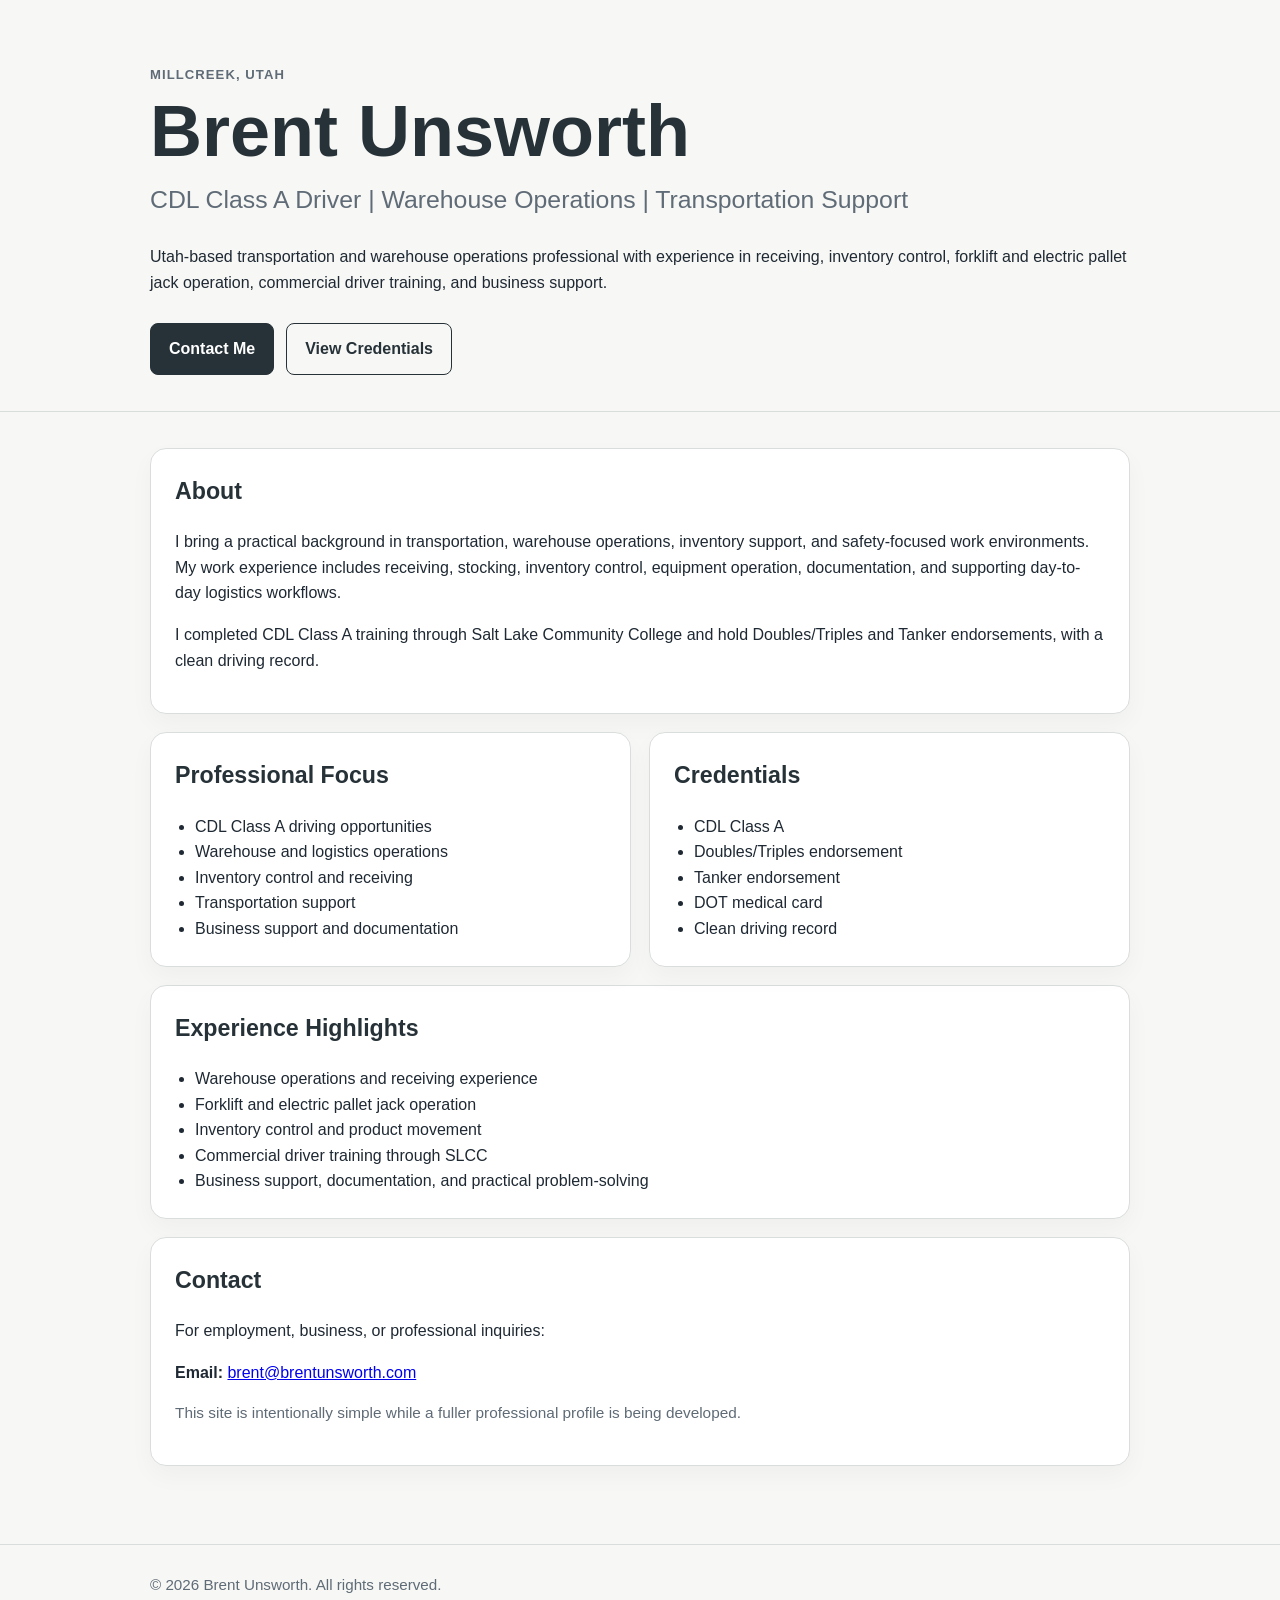
==== index.html @ 1eb49ad0 "Add files via upload" ====
<!doctype html>
<html lang="en">
<head>
  <meta charset="utf-8">
  <meta name="viewport" content="width=device-width, initial-scale=1">
  <title>Brent Unsworth | CDL Class A Driver & Warehouse Operations | Utah</title>
  <meta name="description" content="Utah-based CDL Class A driver and warehouse operations professional with experience in transportation, inventory control, receiving, forklift operations, and business support.">
  <style>
    :root {
      --bg: #f7f7f5;
      --text: #1f2933;
      --muted: #5f6b76;
      --card: #ffffff;
      --accent: #263238;
      --line: #d9dedc;
    }
    * { box-sizing: border-box; }
    body {
      margin: 0;
      font-family: Arial, Helvetica, sans-serif;
      background: var(--bg);
      color: var(--text);
      line-height: 1.6;
    }
    .wrap {
      width: min(980px, 92%);
      margin: 0 auto;
    }
    header {
      padding: 64px 0 36px;
      border-bottom: 1px solid var(--line);
    }
    .eyebrow {
      color: var(--muted);
      font-weight: 700;
      letter-spacing: .08em;
      text-transform: uppercase;
      font-size: .82rem;
      margin-bottom: 10px;
    }
    h1 {
      font-size: clamp(2.2rem, 6vw, 4.5rem);
      line-height: 1.02;
      margin: 0 0 12px;
      color: var(--accent);
    }
    .subtitle {
      font-size: clamp(1.15rem, 2.5vw, 1.55rem);
      color: var(--muted);
      margin: 0 0 24px;
      max-width: 760px;
    }
    .actions {
      display: flex;
      gap: 12px;
      flex-wrap: wrap;
      margin-top: 28px;
    }
    .button {
      display: inline-block;
      padding: 12px 18px;
      border-radius: 8px;
      border: 1px solid var(--accent);
      text-decoration: none;
      font-weight: 700;
      color: var(--accent);
      background: transparent;
    }
    .button.primary {
      background: var(--accent);
      color: white;
    }
    main {
      padding: 36px 0 60px;
    }
    section {
      background: var(--card);
      border: 1px solid var(--line);
      border-radius: 16px;
      padding: 24px;
      margin-bottom: 18px;
      box-shadow: 0 10px 24px rgba(0,0,0,.035);
    }
    h2 {
      margin-top: 0;
      color: var(--accent);
      font-size: 1.45rem;
    }
    ul {
      padding-left: 20px;
      margin-bottom: 0;
    }
    .grid {
      display: grid;
      grid-template-columns: repeat(auto-fit, minmax(245px, 1fr));
      gap: 18px;
    }
    .small {
      color: var(--muted);
      font-size: .96rem;
    }
    footer {
      padding: 28px 0;
      border-top: 1px solid var(--line);
      color: var(--muted);
      font-size: .95rem;
    }
  </style>
</head>
<body>
  <header>
    <div class="wrap">
      <div class="eyebrow">Millcreek, Utah</div>
      <h1>Brent Unsworth</h1>
      <p class="subtitle">CDL Class A Driver | Warehouse Operations | Transportation Support</p>
      <p>Utah-based transportation and warehouse operations professional with experience in receiving, inventory control, forklift and electric pallet jack operation, commercial driver training, and business support.</p>
      <div class="actions">
        <a class="button primary" href="mailto:brent@brentunsworth.com">Contact Me</a>
        <a class="button" href="#credentials">View Credentials</a>
      </div>
    </div>
  </header>

  <main class="wrap">
    <section>
      <h2>About</h2>
      <p>I bring a practical background in transportation, warehouse operations, inventory support, and safety-focused work environments. My work experience includes receiving, stocking, inventory control, equipment operation, documentation, and supporting day-to-day logistics workflows.</p>
      <p>I completed CDL Class A training through Salt Lake Community College and hold Doubles/Triples and Tanker endorsements, with a clean driving record.</p>
    </section>

    <div class="grid">
      <section>
        <h2>Professional Focus</h2>
        <ul>
          <li>CDL Class A driving opportunities</li>
          <li>Warehouse and logistics operations</li>
          <li>Inventory control and receiving</li>
          <li>Transportation support</li>
          <li>Business support and documentation</li>
        </ul>
      </section>

      <section id="credentials">
        <h2>Credentials</h2>
        <ul>
          <li>CDL Class A</li>
          <li>Doubles/Triples endorsement</li>
          <li>Tanker endorsement</li>
          <li>DOT medical card</li>
          <li>Clean driving record</li>
        </ul>
      </section>
    </div>

    <section>
      <h2>Experience Highlights</h2>
      <ul>
        <li>Warehouse operations and receiving experience</li>
        <li>Forklift and electric pallet jack operation</li>
        <li>Inventory control and product movement</li>
        <li>Commercial driver training through SLCC</li>
        <li>Business support, documentation, and practical problem-solving</li>
      </ul>
    </section>

    <section>
      <h2>Contact</h2>
      <p>For employment, business, or professional inquiries:</p>
      <p><strong>Email:</strong> <a href="mailto:brent@brentunsworth.com">brent@brentunsworth.com</a></p>
      <p class="small">This site is intentionally simple while a fuller professional profile is being developed.</p>
    </section>
  </main>

  <footer>
    <div class="wrap">© 2026 Brent Unsworth. All rights reserved.</div>
  </footer>
</body>
</html>
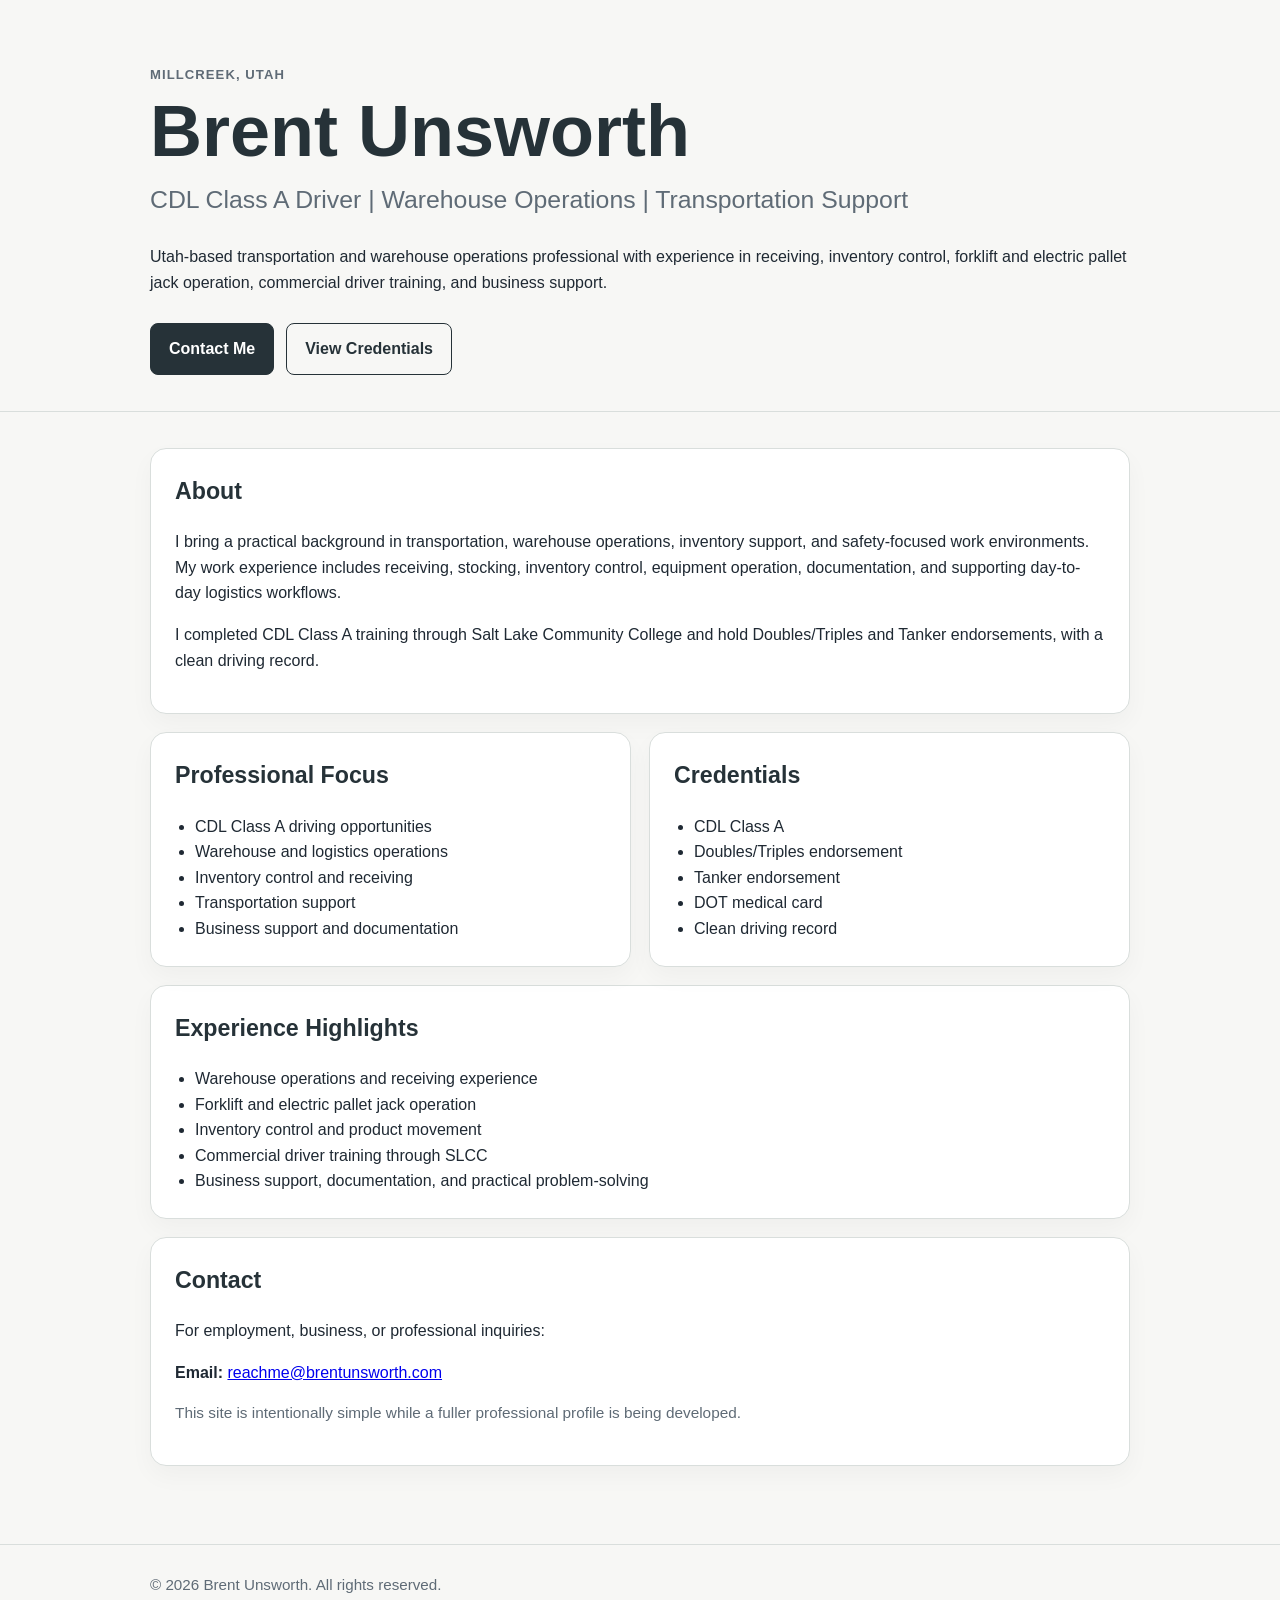
==== commit 58234351: "Update index.html" ====
--- a/index.html
+++ b/index.html
@@ -166,7 +166,7 @@
     <section>
       <h2>Contact</h2>
       <p>For employment, business, or professional inquiries:</p>
-      <p><strong>Email:</strong> <a href="mailto:brent@brentunsworth.com">brent@brentunsworth.com</a></p>
+      <p><strong>Email:</strong> <a href="mailto:reahme@brentunsworth.com">reachme@brentunsworth.com</a></p>
       <p class="small">This site is intentionally simple while a fuller professional profile is being developed.</p>
     </section>
   </main>
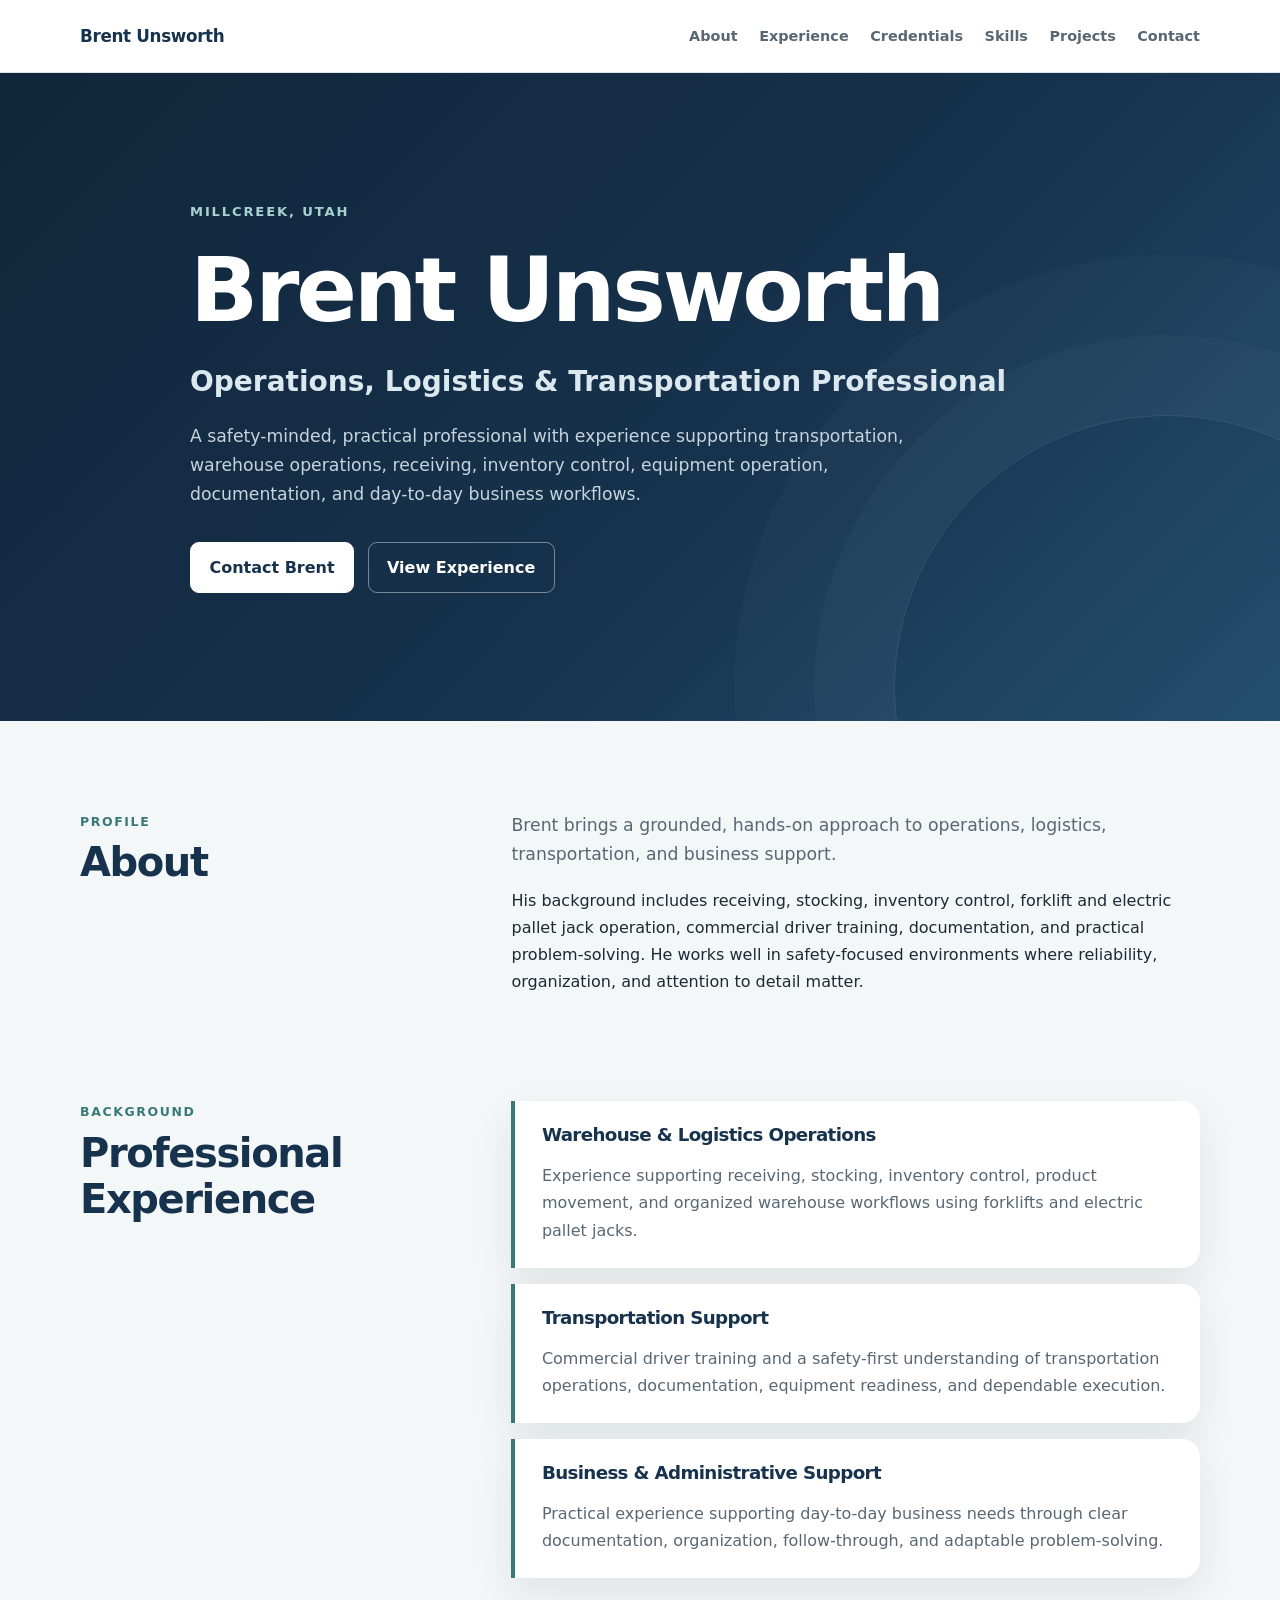
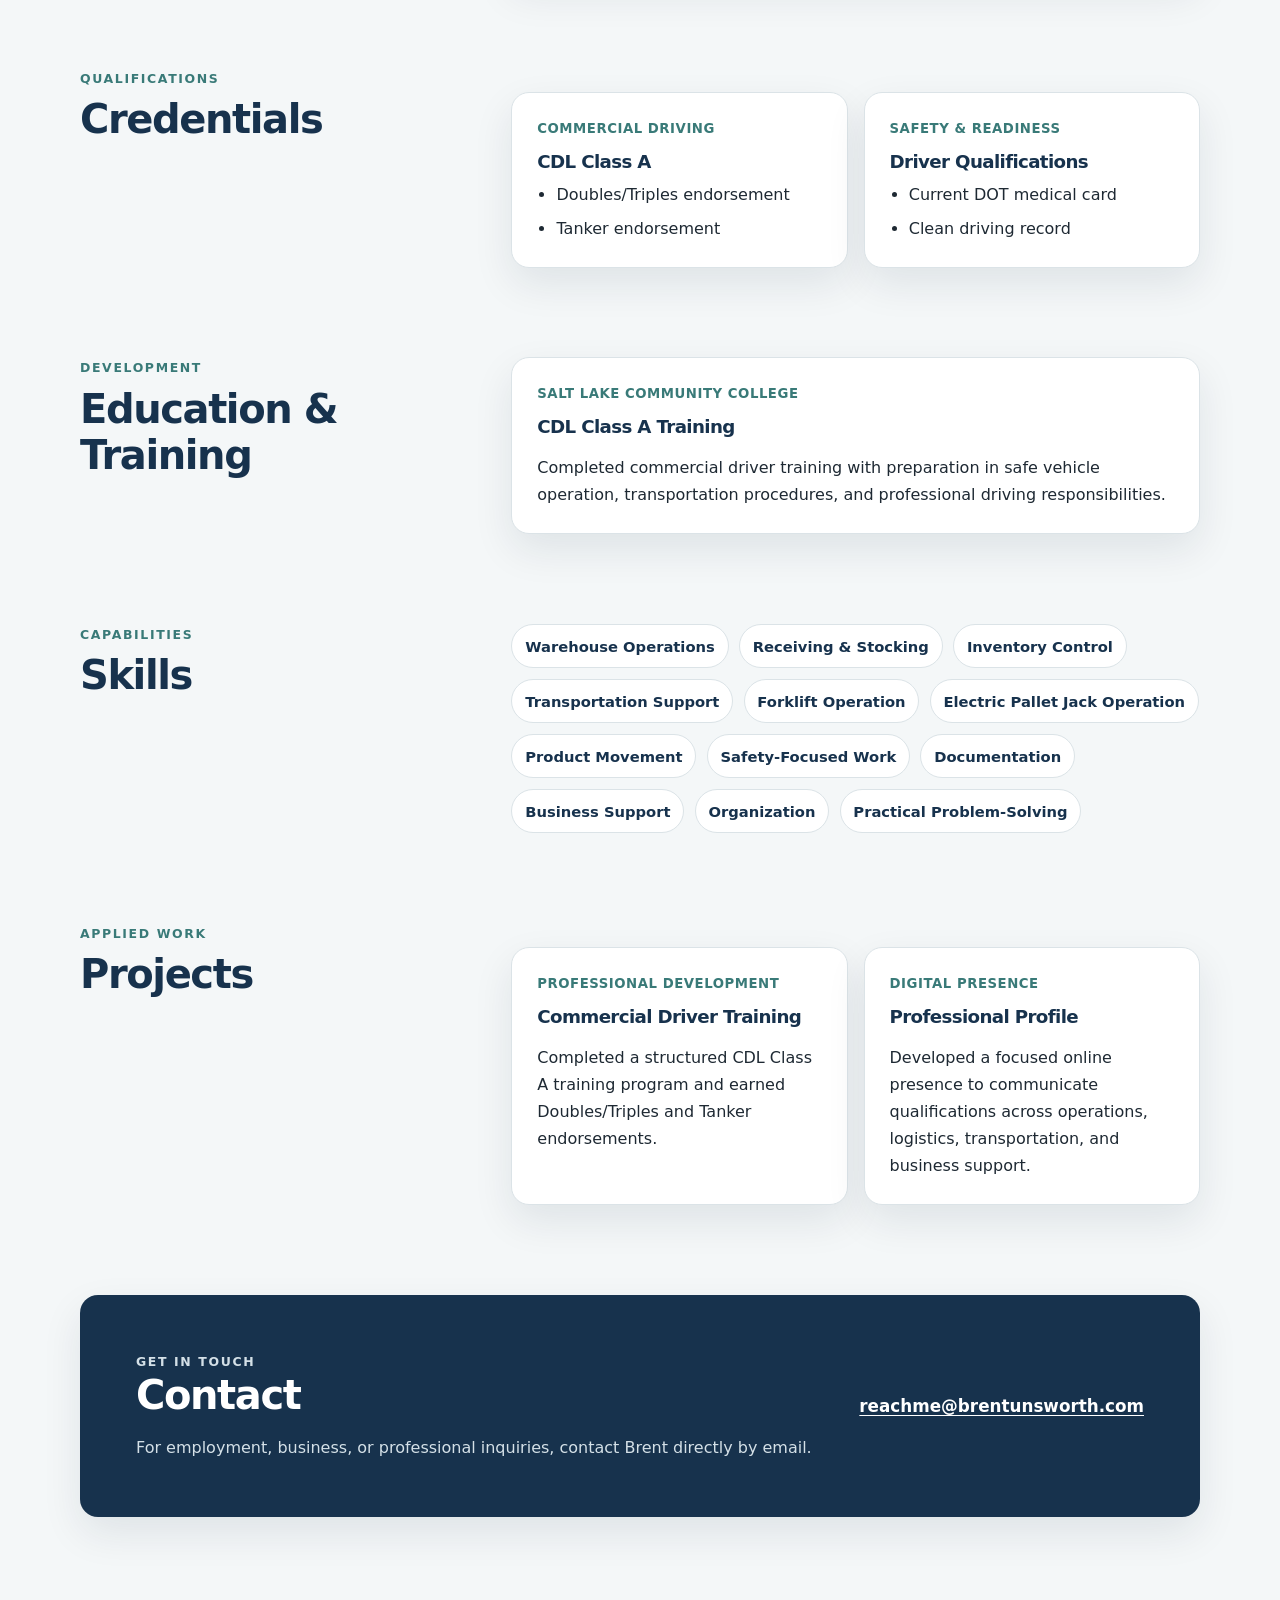
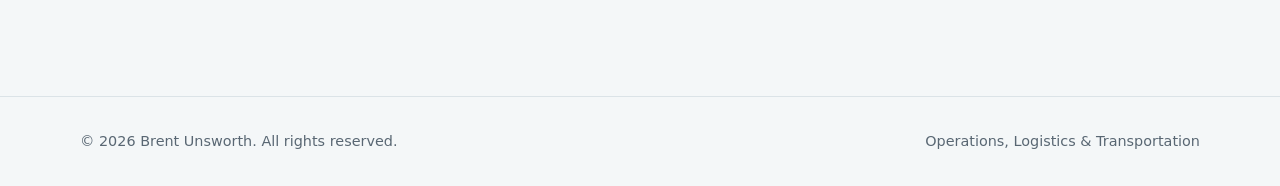
==== commit ca9504ae: "Redesign professional website" ====
--- a/index.html
+++ b/index.html
@@ -3,176 +3,614 @@
 <head>
   <meta charset="utf-8">
   <meta name="viewport" content="width=device-width, initial-scale=1">
-  <title>Brent Unsworth | CDL Class A Driver & Warehouse Operations | Utah</title>
-  <meta name="description" content="Utah-based CDL Class A driver and warehouse operations professional with experience in transportation, inventory control, receiving, forklift operations, and business support.">
+  <meta name="description" content="Brent Unsworth is a Utah-based operations, logistics, and transportation professional with experience in warehouse operations, inventory control, receiving, commercial driving, and business support.">
+  <meta name="theme-color" content="#17324d">
+  <title>Brent Unsworth | Operations, Logistics &amp; Transportation Professional</title>
   <style>
     :root {
-      --bg: #f7f7f5;
-      --text: #1f2933;
-      --muted: #5f6b76;
-      --card: #ffffff;
-      --accent: #263238;
-      --line: #d9dedc;
-    }
-    * { box-sizing: border-box; }
+      --navy: #17324d;
+      --navy-deep: #10263a;
+      --blue: #2b638f;
+      --teal: #397a78;
+      --ink: #1e2933;
+      --muted: #596773;
+      --surface: #ffffff;
+      --surface-soft: #f4f7f8;
+      --line: #dbe3e7;
+      --shadow: 0 16px 40px rgba(16, 38, 58, 0.09);
+      --radius: 18px;
+      --content: 1120px;
+    }
+
+    * {
+      box-sizing: border-box;
+    }
+
+    html {
+      scroll-behavior: smooth;
+      scroll-padding-top: 88px;
+    }
+
     body {
       margin: 0;
-      font-family: Arial, Helvetica, sans-serif;
-      background: var(--bg);
-      color: var(--text);
-      line-height: 1.6;
-    }
-    .wrap {
-      width: min(980px, 92%);
-      margin: 0 auto;
-    }
-    header {
-      padding: 64px 0 36px;
-      border-bottom: 1px solid var(--line);
-    }
+      background: var(--surface-soft);
+      color: var(--ink);
+      font-family: Inter, ui-sans-serif, system-ui, -apple-system, BlinkMacSystemFont, "Segoe UI", sans-serif;
+      font-size: 1rem;
+      line-height: 1.7;
+      text-rendering: optimizeLegibility;
+    }
+
+    a {
+      color: var(--blue);
+      text-underline-offset: 0.2em;
+    }
+
+    a:hover {
+      color: var(--navy);
+    }
+
+    a:focus-visible,
+    button:focus-visible {
+      outline: 3px solid #f2b84b;
+      outline-offset: 3px;
+    }
+
+    .container {
+      width: min(var(--content), calc(100% - 2.5rem));
+      margin-inline: auto;
+    }
+
+    .skip-link {
+      position: fixed;
+      top: 0.75rem;
+      left: 0.75rem;
+      z-index: 100;
+      padding: 0.65rem 1rem;
+      border-radius: 8px;
+      background: var(--surface);
+      color: var(--navy);
+      font-weight: 700;
+      transform: translateY(-160%);
+    }
+
+    .skip-link:focus {
+      transform: translateY(0);
+    }
+
+    .site-header {
+      position: sticky;
+      top: 0;
+      z-index: 20;
+      border-bottom: 1px solid rgba(219, 227, 231, 0.9);
+      background: rgba(255, 255, 255, 0.96);
+    }
+
+    .nav-wrap {
+      display: flex;
+      min-height: 72px;
+      align-items: center;
+      justify-content: space-between;
+      gap: 1.5rem;
+    }
+
+    .brand {
+      color: var(--navy);
+      font-size: 1.05rem;
+      font-weight: 800;
+      letter-spacing: -0.02em;
+      text-decoration: none;
+      white-space: nowrap;
+    }
+
+    .site-nav ul {
+      display: flex;
+      align-items: center;
+      gap: 1.35rem;
+      margin: 0;
+      padding: 0;
+      list-style: none;
+    }
+
+    .site-nav a {
+      color: var(--muted);
+      font-size: 0.9rem;
+      font-weight: 650;
+      text-decoration: none;
+    }
+
+    .site-nav a:hover {
+      color: var(--navy);
+    }
+
+    .hero {
+      position: relative;
+      overflow: hidden;
+      background: linear-gradient(135deg, var(--navy-deep), var(--navy) 58%, #234f6d);
+      color: #ffffff;
+    }
+
+    .hero::after {
+      position: absolute;
+      right: -10rem;
+      bottom: -15rem;
+      width: 34rem;
+      height: 34rem;
+      border: 1px solid rgba(255, 255, 255, 0.11);
+      border-radius: 50%;
+      box-shadow: 0 0 0 5rem rgba(255, 255, 255, 0.025), 0 0 0 10rem rgba(255, 255, 255, 0.018);
+      content: "";
+    }
+
+    .hero-inner {
+      position: relative;
+      z-index: 1;
+      max-width: 900px;
+      padding-block: clamp(5rem, 11vw, 8rem);
+    }
+
     .eyebrow {
-      color: var(--muted);
-      font-weight: 700;
-      letter-spacing: .08em;
+      margin: 0 0 1rem;
+      color: #a8d2d0;
+      font-size: 0.82rem;
+      font-weight: 800;
+      letter-spacing: 0.14em;
       text-transform: uppercase;
-      font-size: .82rem;
-      margin-bottom: 10px;
-    }
+    }
+
+    h1,
+    h2,
+    h3 {
+      margin-top: 0;
+      line-height: 1.15;
+      letter-spacing: -0.035em;
+    }
+
     h1 {
-      font-size: clamp(2.2rem, 6vw, 4.5rem);
-      line-height: 1.02;
-      margin: 0 0 12px;
-      color: var(--accent);
-    }
-    .subtitle {
-      font-size: clamp(1.15rem, 2.5vw, 1.55rem);
-      color: var(--muted);
-      margin: 0 0 24px;
+      max-width: 850px;
+      margin-bottom: 1.25rem;
+      font-size: clamp(2.75rem, 7vw, 5.6rem);
+      font-weight: 800;
+    }
+
+    .hero-title {
+      max-width: 830px;
+      margin: 0 0 1.25rem;
+      color: #dbe8ef;
+      font-size: clamp(1.25rem, 2.5vw, 1.75rem);
+      font-weight: 650;
+      line-height: 1.4;
+    }
+
+    .hero-summary {
       max-width: 760px;
-    }
+      margin: 0;
+      color: #c6d4dd;
+      font-size: 1.08rem;
+    }
+
     .actions {
       display: flex;
-      gap: 12px;
       flex-wrap: wrap;
-      margin-top: 28px;
-    }
+      gap: 0.85rem;
+      margin-top: 2rem;
+    }
+
     .button {
-      display: inline-block;
-      padding: 12px 18px;
-      border-radius: 8px;
-      border: 1px solid var(--accent);
+      display: inline-flex;
+      min-height: 46px;
+      align-items: center;
+      justify-content: center;
+      padding: 0.7rem 1.15rem;
+      border: 1px solid rgba(255, 255, 255, 0.42);
+      border-radius: 9px;
+      color: #ffffff;
+      font-weight: 750;
       text-decoration: none;
-      font-weight: 700;
-      color: var(--accent);
-      background: transparent;
-    }
-    .button.primary {
-      background: var(--accent);
-      color: white;
-    }
+    }
+
+    .button:hover {
+      border-color: #ffffff;
+      color: #ffffff;
+    }
+
+    .button-primary {
+      border-color: #ffffff;
+      background: #ffffff;
+      color: var(--navy);
+    }
+
+    .button-primary:hover {
+      background: #eaf1f4;
+      color: var(--navy-deep);
+    }
+
     main {
-      padding: 36px 0 60px;
-    }
+      padding-block: clamp(3.5rem, 7vw, 6rem);
+    }
+
     section {
-      background: var(--card);
+      margin-bottom: clamp(3.5rem, 7vw, 6rem);
+    }
+
+    .section-heading {
+      display: grid;
+      grid-template-columns: minmax(180px, 0.34fr) minmax(0, 0.66fr);
+      gap: clamp(2rem, 6vw, 5rem);
+      align-items: start;
+    }
+
+    .section-label {
+      margin: 0 0 0.45rem;
+      color: var(--teal);
+      font-size: 0.78rem;
+      font-weight: 800;
+      letter-spacing: 0.13em;
+      text-transform: uppercase;
+    }
+
+    h2 {
+      margin-bottom: 1rem;
+      color: var(--navy);
+      font-size: clamp(1.8rem, 4vw, 2.5rem);
+    }
+
+    h3 {
+      margin-bottom: 0.5rem;
+      color: var(--navy);
+      font-size: 1.14rem;
+    }
+
+    .lead {
+      margin-top: 0;
+      color: var(--muted);
+      font-size: 1.08rem;
+    }
+
+    .card-grid {
+      display: grid;
+      grid-template-columns: repeat(2, minmax(0, 1fr));
+      gap: 1rem;
+      margin-top: 1.5rem;
+    }
+
+    .card {
+      padding: 1.55rem;
       border: 1px solid var(--line);
-      border-radius: 16px;
-      padding: 24px;
-      margin-bottom: 18px;
-      box-shadow: 0 10px 24px rgba(0,0,0,.035);
-    }
-    h2 {
-      margin-top: 0;
-      color: var(--accent);
-      font-size: 1.45rem;
-    }
-    ul {
-      padding-left: 20px;
+      border-radius: var(--radius);
+      background: var(--surface);
+      box-shadow: var(--shadow);
+    }
+
+    .card p:last-child,
+    .card ul:last-child {
       margin-bottom: 0;
     }
-    .grid {
+
+    .card-meta {
+      margin: 0 0 0.7rem;
+      color: var(--teal);
+      font-size: 0.83rem;
+      font-weight: 750;
+      letter-spacing: 0.04em;
+      text-transform: uppercase;
+    }
+
+    .timeline {
       display: grid;
-      grid-template-columns: repeat(auto-fit, minmax(245px, 1fr));
-      gap: 18px;
-    }
-    .small {
+      gap: 1rem;
+    }
+
+    .timeline article {
+      padding: 1.5rem 1.65rem;
+      border-left: 4px solid var(--teal);
+      border-radius: 0 var(--radius) var(--radius) 0;
+      background: var(--surface);
+      box-shadow: var(--shadow);
+    }
+
+    .timeline p {
+      margin-bottom: 0;
       color: var(--muted);
-      font-size: .96rem;
-    }
+    }
+
+    .clean-list {
+      margin: 0;
+      padding-left: 1.2rem;
+    }
+
+    .clean-list li + li {
+      margin-top: 0.45rem;
+    }
+
+    .skills {
+      display: flex;
+      flex-wrap: wrap;
+      gap: 0.65rem;
+      margin: 0;
+      padding: 0;
+      list-style: none;
+    }
+
+    .skills li {
+      padding: 0.55rem 0.8rem;
+      border: 1px solid var(--line);
+      border-radius: 999px;
+      background: var(--surface);
+      color: var(--navy);
+      font-size: 0.92rem;
+      font-weight: 650;
+    }
+
+    .contact-card {
+      display: flex;
+      align-items: center;
+      justify-content: space-between;
+      gap: 2rem;
+      padding: clamp(2rem, 5vw, 3.5rem);
+      border-radius: var(--radius);
+      background: var(--navy);
+      color: #ffffff;
+      box-shadow: var(--shadow);
+    }
+
+    .contact-card h2 {
+      color: #ffffff;
+    }
+
+    .contact-card p {
+      max-width: 690px;
+      margin-bottom: 0;
+      color: #d4e0e7;
+    }
+
+    .contact-link {
+      flex: 0 0 auto;
+      color: #ffffff;
+      font-size: 1.05rem;
+      font-weight: 750;
+    }
+
+    .contact-link:hover {
+      color: #ffffff;
+    }
+
     footer {
-      padding: 28px 0;
+      padding-block: 2rem;
       border-top: 1px solid var(--line);
       color: var(--muted);
-      font-size: .95rem;
+      font-size: 0.9rem;
+    }
+
+    footer .container {
+      display: flex;
+      flex-wrap: wrap;
+      justify-content: space-between;
+      gap: 0.75rem 1.5rem;
+    }
+
+    @media (max-width: 860px) {
+      .nav-wrap {
+        min-height: auto;
+        padding-block: 1rem;
+        align-items: flex-start;
+        flex-direction: column;
+        gap: 0.75rem;
+      }
+
+      .site-nav {
+        width: 100%;
+        overflow-x: auto;
+        padding-bottom: 0.15rem;
+      }
+
+      .site-nav ul {
+        width: max-content;
+      }
+
+      .section-heading {
+        grid-template-columns: 1fr;
+        gap: 1.25rem;
+      }
+    }
+
+    @media (max-width: 680px) {
+      .container {
+        width: min(100% - 1.5rem, var(--content));
+      }
+
+      .hero-inner {
+        padding-block: 4.5rem;
+      }
+
+      .card-grid {
+        grid-template-columns: 1fr;
+      }
+
+      .contact-card {
+        align-items: flex-start;
+        flex-direction: column;
+      }
+    }
+
+    @media (prefers-reduced-motion: reduce) {
+      html {
+        scroll-behavior: auto;
+      }
     }
   </style>
 </head>
 <body>
-  <header>
-    <div class="wrap">
-      <div class="eyebrow">Millcreek, Utah</div>
-      <h1>Brent Unsworth</h1>
-      <p class="subtitle">CDL Class A Driver | Warehouse Operations | Transportation Support</p>
-      <p>Utah-based transportation and warehouse operations professional with experience in receiving, inventory control, forklift and electric pallet jack operation, commercial driver training, and business support.</p>
-      <div class="actions">
-        <a class="button primary" href="mailto:brent@brentunsworth.com">Contact Me</a>
-        <a class="button" href="#credentials">View Credentials</a>
-      </div>
+  <a class="skip-link" href="#main-content">Skip to main content</a>
+
+  <header class="site-header">
+    <div class="container nav-wrap">
+      <a class="brand" href="#top" aria-label="Brent Unsworth, home">Brent Unsworth</a>
+      <nav class="site-nav" aria-label="Primary navigation">
+        <ul>
+          <li><a href="#about">About</a></li>
+          <li><a href="#experience">Experience</a></li>
+          <li><a href="#credentials">Credentials</a></li>
+          <li><a href="#skills">Skills</a></li>
+          <li><a href="#projects">Projects</a></li>
+          <li><a href="#contact">Contact</a></li>
+        </ul>
+      </nav>
     </div>
   </header>
 
-  <main class="wrap">
-    <section>
-      <h2>About</h2>
-      <p>I bring a practical background in transportation, warehouse operations, inventory support, and safety-focused work environments. My work experience includes receiving, stocking, inventory control, equipment operation, documentation, and supporting day-to-day logistics workflows.</p>
-      <p>I completed CDL Class A training through Salt Lake Community College and hold Doubles/Triples and Tanker endorsements, with a clean driving record.</p>
+  <div class="hero" id="top">
+    <div class="container hero-inner">
+      <p class="eyebrow">Millcreek, Utah</p>
+      <h1>Brent Unsworth</h1>
+      <p class="hero-title">Operations, Logistics &amp; Transportation Professional</p>
+      <p class="hero-summary">A safety-minded, practical professional with experience supporting transportation, warehouse operations, receiving, inventory control, equipment operation, documentation, and day-to-day business workflows.</p>
+      <div class="actions">
+        <a class="button button-primary" href="mailto:reachme@brentunsworth.com">Contact Brent</a>
+        <a class="button" href="#experience">View Experience</a>
+      </div>
+    </div>
+  </div>
+
+  <main class="container" id="main-content">
+    <section id="about" aria-labelledby="about-heading">
+      <div class="section-heading">
+        <div>
+          <p class="section-label">Profile</p>
+          <h2 id="about-heading">About</h2>
+        </div>
+        <div>
+          <p class="lead">Brent brings a grounded, hands-on approach to operations, logistics, transportation, and business support.</p>
+          <p>His background includes receiving, stocking, inventory control, forklift and electric pallet jack operation, commercial driver training, documentation, and practical problem-solving. He works well in safety-focused environments where reliability, organization, and attention to detail matter.</p>
+        </div>
+      </div>
     </section>
 
-    <div class="grid">
-      <section>
-        <h2>Professional Focus</h2>
-        <ul>
-          <li>CDL Class A driving opportunities</li>
-          <li>Warehouse and logistics operations</li>
-          <li>Inventory control and receiving</li>
-          <li>Transportation support</li>
-          <li>Business support and documentation</li>
+    <section id="experience" aria-labelledby="experience-heading">
+      <div class="section-heading">
+        <div>
+          <p class="section-label">Background</p>
+          <h2 id="experience-heading">Professional Experience</h2>
+        </div>
+        <div class="timeline">
+          <article>
+            <h3>Warehouse &amp; Logistics Operations</h3>
+            <p>Experience supporting receiving, stocking, inventory control, product movement, and organized warehouse workflows using forklifts and electric pallet jacks.</p>
+          </article>
+          <article>
+            <h3>Transportation Support</h3>
+            <p>Commercial driver training and a safety-first understanding of transportation operations, documentation, equipment readiness, and dependable execution.</p>
+          </article>
+          <article>
+            <h3>Business &amp; Administrative Support</h3>
+            <p>Practical experience supporting day-to-day business needs through clear documentation, organization, follow-through, and adaptable problem-solving.</p>
+          </article>
+        </div>
+      </div>
+    </section>
+
+    <section id="credentials" aria-labelledby="credentials-heading">
+      <div class="section-heading">
+        <div>
+          <p class="section-label">Qualifications</p>
+          <h2 id="credentials-heading">Credentials</h2>
+        </div>
+        <div class="card-grid">
+          <article class="card">
+            <p class="card-meta">Commercial Driving</p>
+            <h3>CDL Class A</h3>
+            <ul class="clean-list">
+              <li>Doubles/Triples endorsement</li>
+              <li>Tanker endorsement</li>
+            </ul>
+          </article>
+          <article class="card">
+            <p class="card-meta">Safety &amp; Readiness</p>
+            <h3>Driver Qualifications</h3>
+            <ul class="clean-list">
+              <li>Current DOT medical card</li>
+              <li>Clean driving record</li>
+            </ul>
+          </article>
+        </div>
+      </div>
+    </section>
+
+    <section id="education" aria-labelledby="education-heading">
+      <div class="section-heading">
+        <div>
+          <p class="section-label">Development</p>
+          <h2 id="education-heading">Education &amp; Training</h2>
+        </div>
+        <article class="card">
+          <p class="card-meta">Salt Lake Community College</p>
+          <h3>CDL Class A Training</h3>
+          <p>Completed commercial driver training with preparation in safe vehicle operation, transportation procedures, and professional driving responsibilities.</p>
+        </article>
+      </div>
+    </section>
+
+    <section id="skills" aria-labelledby="skills-heading">
+      <div class="section-heading">
+        <div>
+          <p class="section-label">Capabilities</p>
+          <h2 id="skills-heading">Skills</h2>
+        </div>
+        <ul class="skills" aria-label="Professional skills">
+          <li>Warehouse Operations</li>
+          <li>Receiving &amp; Stocking</li>
+          <li>Inventory Control</li>
+          <li>Transportation Support</li>
+          <li>Forklift Operation</li>
+          <li>Electric Pallet Jack Operation</li>
+          <li>Product Movement</li>
+          <li>Safety-Focused Work</li>
+          <li>Documentation</li>
+          <li>Business Support</li>
+          <li>Organization</li>
+          <li>Practical Problem-Solving</li>
         </ul>
-      </section>
-
-      <section id="credentials">
-        <h2>Credentials</h2>
-        <ul>
-          <li>CDL Class A</li>
-          <li>Doubles/Triples endorsement</li>
-          <li>Tanker endorsement</li>
-          <li>DOT medical card</li>
-          <li>Clean driving record</li>
-        </ul>
-      </section>
-    </div>
-
-    <section>
-      <h2>Experience Highlights</h2>
-      <ul>
-        <li>Warehouse operations and receiving experience</li>
-        <li>Forklift and electric pallet jack operation</li>
-        <li>Inventory control and product movement</li>
-        <li>Commercial driver training through SLCC</li>
-        <li>Business support, documentation, and practical problem-solving</li>
-      </ul>
+      </div>
     </section>
 
-    <section>
-      <h2>Contact</h2>
-      <p>For employment, business, or professional inquiries:</p>
-      <p><strong>Email:</strong> <a href="mailto:reahme@brentunsworth.com">reachme@brentunsworth.com</a></p>
-      <p class="small">This site is intentionally simple while a fuller professional profile is being developed.</p>
+    <section id="projects" aria-labelledby="projects-heading">
+      <div class="section-heading">
+        <div>
+          <p class="section-label">Applied Work</p>
+          <h2 id="projects-heading">Projects</h2>
+        </div>
+        <div class="card-grid">
+          <article class="card">
+            <p class="card-meta">Professional Development</p>
+            <h3>Commercial Driver Training</h3>
+            <p>Completed a structured CDL Class A training program and earned Doubles/Triples and Tanker endorsements.</p>
+          </article>
+          <article class="card">
+            <p class="card-meta">Digital Presence</p>
+            <h3>Professional Profile</h3>
+            <p>Developed a focused online presence to communicate qualifications across operations, logistics, transportation, and business support.</p>
+          </article>
+        </div>
+      </div>
+    </section>
+
+    <section id="contact" aria-labelledby="contact-heading">
+      <div class="contact-card">
+        <div>
+          <p class="section-label">Get in Touch</p>
+          <h2 id="contact-heading">Contact</h2>
+          <p>For employment, business, or professional inquiries, contact Brent directly by email.</p>
+        </div>
+        <a class="contact-link" href="mailto:reachme@brentunsworth.com">reachme@brentunsworth.com</a>
+      </div>
     </section>
   </main>
 
   <footer>
-    <div class="wrap">© 2026 Brent Unsworth. All rights reserved.</div>
+    <div class="container">
+      <span>&copy; 2026 Brent Unsworth. All rights reserved.</span>
+      <span>Operations, Logistics &amp; Transportation</span>
+    </div>
   </footer>
 </body>
 </html>
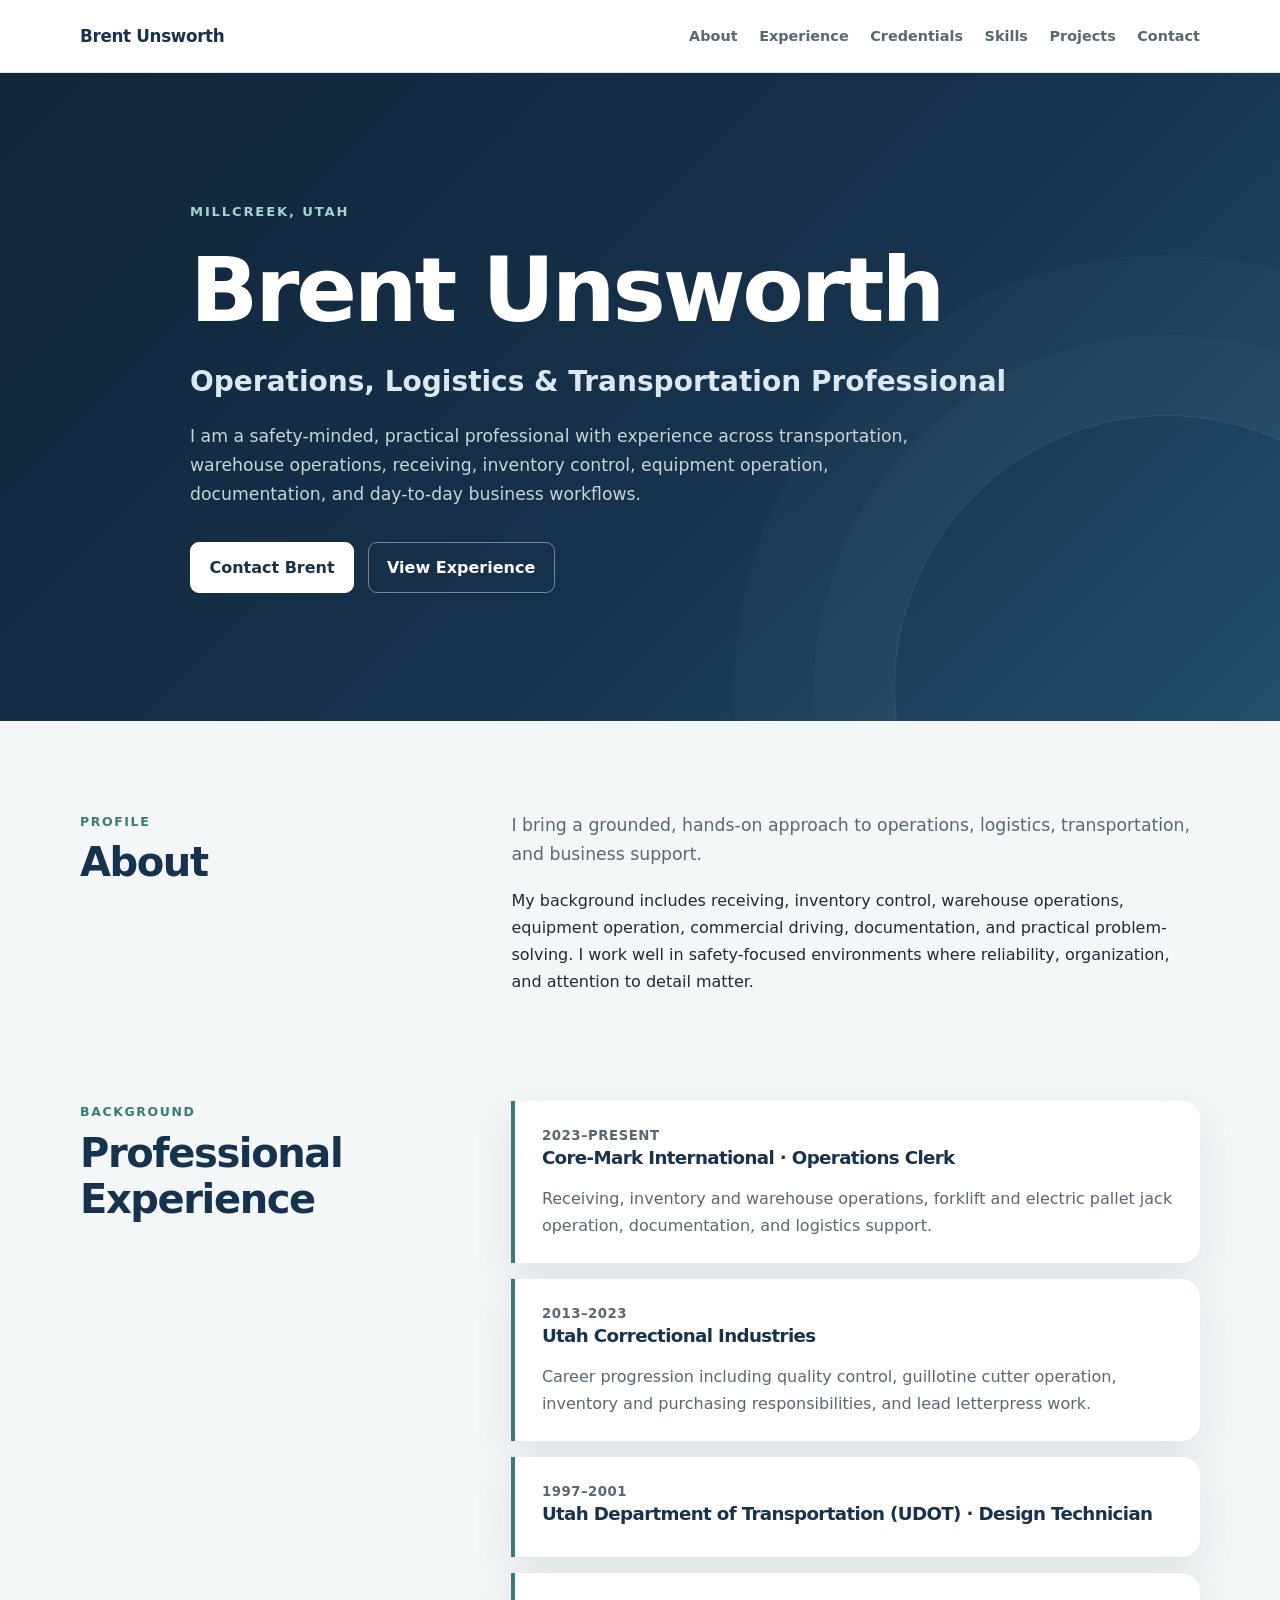
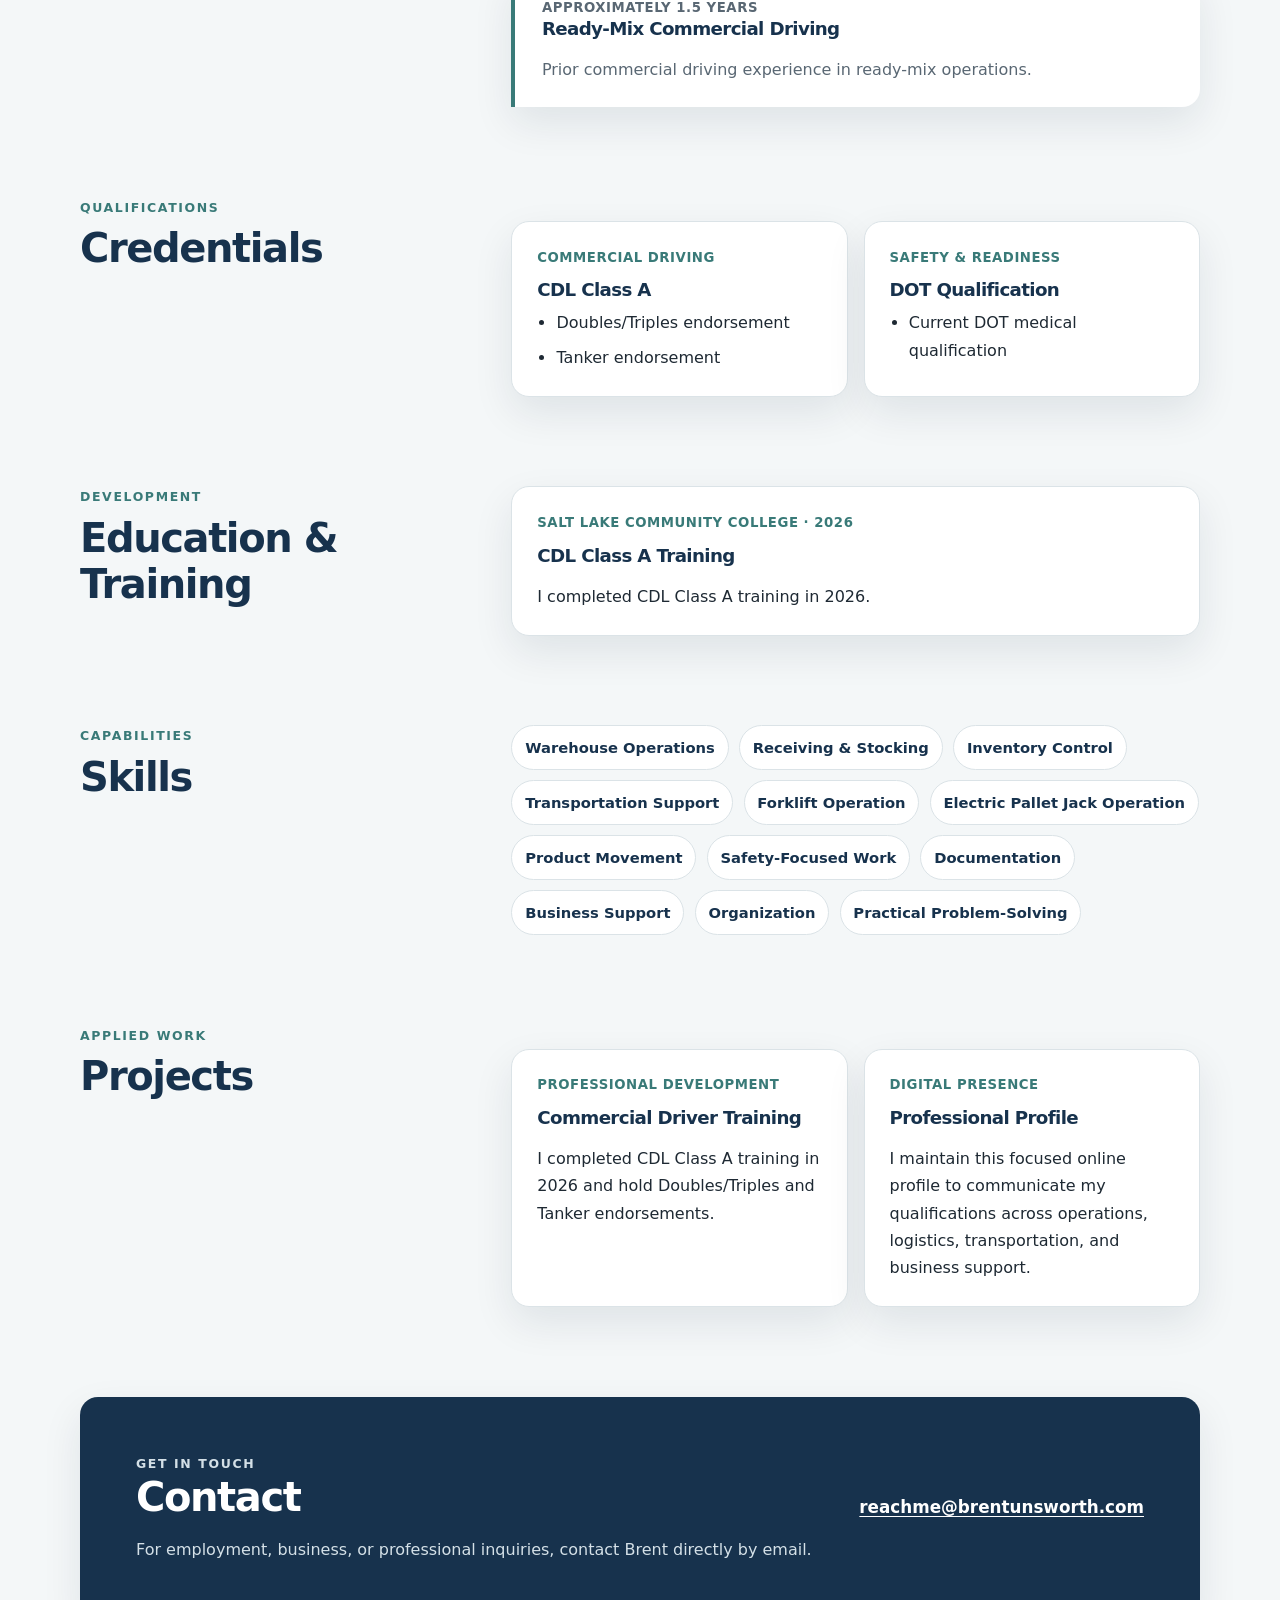
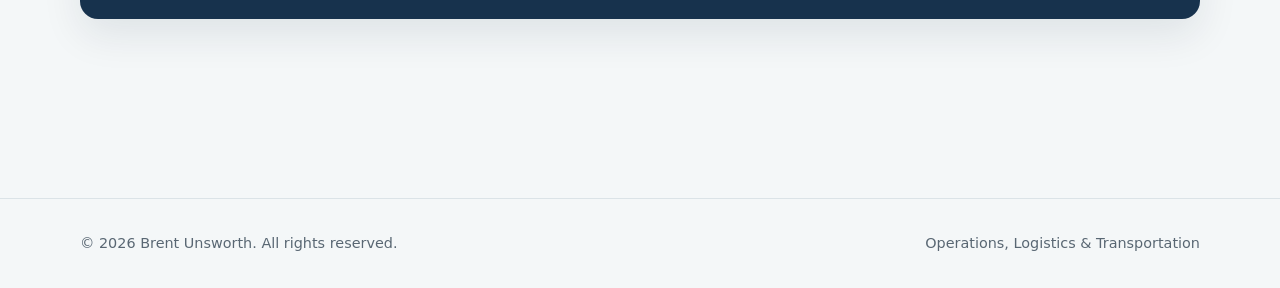
==== commit 9057cfc3: "Update professional experience content" ====
--- a/index.html
+++ b/index.html
@@ -464,7 +464,7 @@
       <p class="eyebrow">Millcreek, Utah</p>
       <h1>Brent Unsworth</h1>
       <p class="hero-title">Operations, Logistics &amp; Transportation Professional</p>
-      <p class="hero-summary">A safety-minded, practical professional with experience supporting transportation, warehouse operations, receiving, inventory control, equipment operation, documentation, and day-to-day business workflows.</p>
+      <p class="hero-summary">I am a safety-minded, practical professional with experience across transportation, warehouse operations, receiving, inventory control, equipment operation, documentation, and day-to-day business workflows.</p>
       <div class="actions">
         <a class="button button-primary" href="mailto:reachme@brentunsworth.com">Contact Brent</a>
         <a class="button" href="#experience">View Experience</a>
@@ -480,8 +480,8 @@
           <h2 id="about-heading">About</h2>
         </div>
         <div>
-          <p class="lead">Brent brings a grounded, hands-on approach to operations, logistics, transportation, and business support.</p>
-          <p>His background includes receiving, stocking, inventory control, forklift and electric pallet jack operation, commercial driver training, documentation, and practical problem-solving. He works well in safety-focused environments where reliability, organization, and attention to detail matter.</p>
+          <p class="lead">I bring a grounded, hands-on approach to operations, logistics, transportation, and business support.</p>
+          <p>My background includes receiving, inventory control, warehouse operations, equipment operation, commercial driving, documentation, and practical problem-solving. I work well in safety-focused environments where reliability, organization, and attention to detail matter.</p>
         </div>
       </div>
     </section>
@@ -494,16 +494,23 @@
         </div>
         <div class="timeline">
           <article>
-            <h3>Warehouse &amp; Logistics Operations</h3>
-            <p>Experience supporting receiving, stocking, inventory control, product movement, and organized warehouse workflows using forklifts and electric pallet jacks.</p>
+            <p class="card-meta">2023&ndash;Present</p>
+            <h3>Core-Mark International &middot; Operations Clerk</h3>
+            <p>Receiving, inventory and warehouse operations, forklift and electric pallet jack operation, documentation, and logistics support.</p>
           </article>
           <article>
-            <h3>Transportation Support</h3>
-            <p>Commercial driver training and a safety-first understanding of transportation operations, documentation, equipment readiness, and dependable execution.</p>
+            <p class="card-meta">2013&ndash;2023</p>
+            <h3>Utah Correctional Industries</h3>
+            <p>Career progression including quality control, guillotine cutter operation, inventory and purchasing responsibilities, and lead letterpress work.</p>
           </article>
           <article>
-            <h3>Business &amp; Administrative Support</h3>
-            <p>Practical experience supporting day-to-day business needs through clear documentation, organization, follow-through, and adaptable problem-solving.</p>
+            <p class="card-meta">1997&ndash;2001</p>
+            <h3>Utah Department of Transportation (UDOT) &middot; Design Technician</h3>
+          </article>
+          <article>
+            <p class="card-meta">Approximately 1.5 years</p>
+            <h3>Ready-Mix Commercial Driving</h3>
+            <p>Prior commercial driving experience in ready-mix operations.</p>
           </article>
         </div>
       </div>
@@ -526,10 +533,9 @@
           </article>
           <article class="card">
             <p class="card-meta">Safety &amp; Readiness</p>
-            <h3>Driver Qualifications</h3>
+            <h3>DOT Qualification</h3>
             <ul class="clean-list">
-              <li>Current DOT medical card</li>
-              <li>Clean driving record</li>
+              <li>Current DOT medical qualification</li>
             </ul>
           </article>
         </div>
@@ -543,9 +549,9 @@
           <h2 id="education-heading">Education &amp; Training</h2>
         </div>
         <article class="card">
-          <p class="card-meta">Salt Lake Community College</p>
+          <p class="card-meta">Salt Lake Community College &middot; 2026</p>
           <h3>CDL Class A Training</h3>
-          <p>Completed commercial driver training with preparation in safe vehicle operation, transportation procedures, and professional driving responsibilities.</p>
+          <p>I completed CDL Class A training in 2026.</p>
         </article>
       </div>
     </section>
@@ -583,12 +589,12 @@
           <article class="card">
             <p class="card-meta">Professional Development</p>
             <h3>Commercial Driver Training</h3>
-            <p>Completed a structured CDL Class A training program and earned Doubles/Triples and Tanker endorsements.</p>
+            <p>I completed CDL Class A training in 2026 and hold Doubles/Triples and Tanker endorsements.</p>
           </article>
           <article class="card">
             <p class="card-meta">Digital Presence</p>
             <h3>Professional Profile</h3>
-            <p>Developed a focused online presence to communicate qualifications across operations, logistics, transportation, and business support.</p>
+            <p>I maintain this focused online profile to communicate my qualifications across operations, logistics, transportation, and business support.</p>
           </article>
         </div>
       </div>
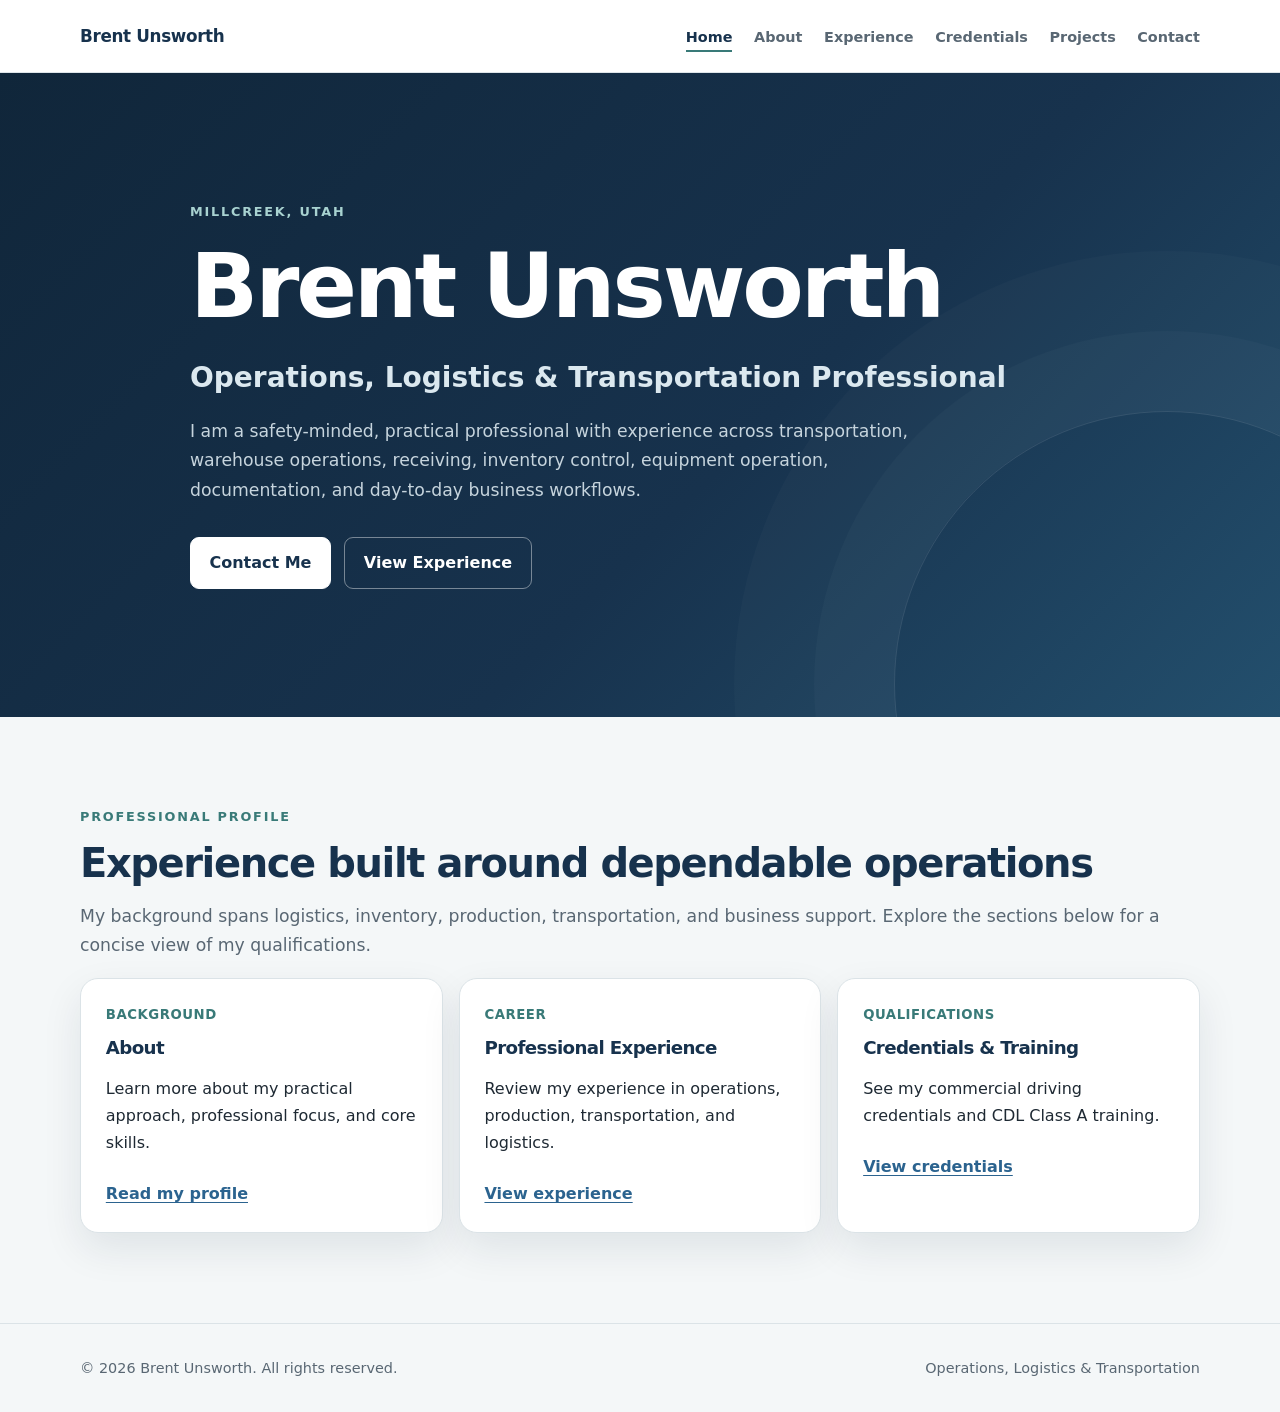
==== commit 9dfcf284: "Create multipage professional website" ====
--- a/index.html
+++ b/index.html
@@ -6,608 +6,63 @@
   <meta name="description" content="Brent Unsworth is a Utah-based operations, logistics, and transportation professional with experience in warehouse operations, inventory control, receiving, commercial driving, and business support.">
   <meta name="theme-color" content="#17324d">
   <title>Brent Unsworth | Operations, Logistics &amp; Transportation Professional</title>
-  <style>
-    :root {
-      --navy: #17324d;
-      --navy-deep: #10263a;
-      --blue: #2b638f;
-      --teal: #397a78;
-      --ink: #1e2933;
-      --muted: #596773;
-      --surface: #ffffff;
-      --surface-soft: #f4f7f8;
-      --line: #dbe3e7;
-      --shadow: 0 16px 40px rgba(16, 38, 58, 0.09);
-      --radius: 18px;
-      --content: 1120px;
-    }
-
-    * {
-      box-sizing: border-box;
-    }
-
-    html {
-      scroll-behavior: smooth;
-      scroll-padding-top: 88px;
-    }
-
-    body {
-      margin: 0;
-      background: var(--surface-soft);
-      color: var(--ink);
-      font-family: Inter, ui-sans-serif, system-ui, -apple-system, BlinkMacSystemFont, "Segoe UI", sans-serif;
-      font-size: 1rem;
-      line-height: 1.7;
-      text-rendering: optimizeLegibility;
-    }
-
-    a {
-      color: var(--blue);
-      text-underline-offset: 0.2em;
-    }
-
-    a:hover {
-      color: var(--navy);
-    }
-
-    a:focus-visible,
-    button:focus-visible {
-      outline: 3px solid #f2b84b;
-      outline-offset: 3px;
-    }
-
-    .container {
-      width: min(var(--content), calc(100% - 2.5rem));
-      margin-inline: auto;
-    }
-
-    .skip-link {
-      position: fixed;
-      top: 0.75rem;
-      left: 0.75rem;
-      z-index: 100;
-      padding: 0.65rem 1rem;
-      border-radius: 8px;
-      background: var(--surface);
-      color: var(--navy);
-      font-weight: 700;
-      transform: translateY(-160%);
-    }
-
-    .skip-link:focus {
-      transform: translateY(0);
-    }
-
-    .site-header {
-      position: sticky;
-      top: 0;
-      z-index: 20;
-      border-bottom: 1px solid rgba(219, 227, 231, 0.9);
-      background: rgba(255, 255, 255, 0.96);
-    }
-
-    .nav-wrap {
-      display: flex;
-      min-height: 72px;
-      align-items: center;
-      justify-content: space-between;
-      gap: 1.5rem;
-    }
-
-    .brand {
-      color: var(--navy);
-      font-size: 1.05rem;
-      font-weight: 800;
-      letter-spacing: -0.02em;
-      text-decoration: none;
-      white-space: nowrap;
-    }
-
-    .site-nav ul {
-      display: flex;
-      align-items: center;
-      gap: 1.35rem;
-      margin: 0;
-      padding: 0;
-      list-style: none;
-    }
-
-    .site-nav a {
-      color: var(--muted);
-      font-size: 0.9rem;
-      font-weight: 650;
-      text-decoration: none;
-    }
-
-    .site-nav a:hover {
-      color: var(--navy);
-    }
-
-    .hero {
-      position: relative;
-      overflow: hidden;
-      background: linear-gradient(135deg, var(--navy-deep), var(--navy) 58%, #234f6d);
-      color: #ffffff;
-    }
-
-    .hero::after {
-      position: absolute;
-      right: -10rem;
-      bottom: -15rem;
-      width: 34rem;
-      height: 34rem;
-      border: 1px solid rgba(255, 255, 255, 0.11);
-      border-radius: 50%;
-      box-shadow: 0 0 0 5rem rgba(255, 255, 255, 0.025), 0 0 0 10rem rgba(255, 255, 255, 0.018);
-      content: "";
-    }
-
-    .hero-inner {
-      position: relative;
-      z-index: 1;
-      max-width: 900px;
-      padding-block: clamp(5rem, 11vw, 8rem);
-    }
-
-    .eyebrow {
-      margin: 0 0 1rem;
-      color: #a8d2d0;
-      font-size: 0.82rem;
-      font-weight: 800;
-      letter-spacing: 0.14em;
-      text-transform: uppercase;
-    }
-
-    h1,
-    h2,
-    h3 {
-      margin-top: 0;
-      line-height: 1.15;
-      letter-spacing: -0.035em;
-    }
-
-    h1 {
-      max-width: 850px;
-      margin-bottom: 1.25rem;
-      font-size: clamp(2.75rem, 7vw, 5.6rem);
-      font-weight: 800;
-    }
-
-    .hero-title {
-      max-width: 830px;
-      margin: 0 0 1.25rem;
-      color: #dbe8ef;
-      font-size: clamp(1.25rem, 2.5vw, 1.75rem);
-      font-weight: 650;
-      line-height: 1.4;
-    }
-
-    .hero-summary {
-      max-width: 760px;
-      margin: 0;
-      color: #c6d4dd;
-      font-size: 1.08rem;
-    }
-
-    .actions {
-      display: flex;
-      flex-wrap: wrap;
-      gap: 0.85rem;
-      margin-top: 2rem;
-    }
-
-    .button {
-      display: inline-flex;
-      min-height: 46px;
-      align-items: center;
-      justify-content: center;
-      padding: 0.7rem 1.15rem;
-      border: 1px solid rgba(255, 255, 255, 0.42);
-      border-radius: 9px;
-      color: #ffffff;
-      font-weight: 750;
-      text-decoration: none;
-    }
-
-    .button:hover {
-      border-color: #ffffff;
-      color: #ffffff;
-    }
-
-    .button-primary {
-      border-color: #ffffff;
-      background: #ffffff;
-      color: var(--navy);
-    }
-
-    .button-primary:hover {
-      background: #eaf1f4;
-      color: var(--navy-deep);
-    }
-
-    main {
-      padding-block: clamp(3.5rem, 7vw, 6rem);
-    }
-
-    section {
-      margin-bottom: clamp(3.5rem, 7vw, 6rem);
-    }
-
-    .section-heading {
-      display: grid;
-      grid-template-columns: minmax(180px, 0.34fr) minmax(0, 0.66fr);
-      gap: clamp(2rem, 6vw, 5rem);
-      align-items: start;
-    }
-
-    .section-label {
-      margin: 0 0 0.45rem;
-      color: var(--teal);
-      font-size: 0.78rem;
-      font-weight: 800;
-      letter-spacing: 0.13em;
-      text-transform: uppercase;
-    }
-
-    h2 {
-      margin-bottom: 1rem;
-      color: var(--navy);
-      font-size: clamp(1.8rem, 4vw, 2.5rem);
-    }
-
-    h3 {
-      margin-bottom: 0.5rem;
-      color: var(--navy);
-      font-size: 1.14rem;
-    }
-
-    .lead {
-      margin-top: 0;
-      color: var(--muted);
-      font-size: 1.08rem;
-    }
-
-    .card-grid {
-      display: grid;
-      grid-template-columns: repeat(2, minmax(0, 1fr));
-      gap: 1rem;
-      margin-top: 1.5rem;
-    }
-
-    .card {
-      padding: 1.55rem;
-      border: 1px solid var(--line);
-      border-radius: var(--radius);
-      background: var(--surface);
-      box-shadow: var(--shadow);
-    }
-
-    .card p:last-child,
-    .card ul:last-child {
-      margin-bottom: 0;
-    }
-
-    .card-meta {
-      margin: 0 0 0.7rem;
-      color: var(--teal);
-      font-size: 0.83rem;
-      font-weight: 750;
-      letter-spacing: 0.04em;
-      text-transform: uppercase;
-    }
-
-    .timeline {
-      display: grid;
-      gap: 1rem;
-    }
-
-    .timeline article {
-      padding: 1.5rem 1.65rem;
-      border-left: 4px solid var(--teal);
-      border-radius: 0 var(--radius) var(--radius) 0;
-      background: var(--surface);
-      box-shadow: var(--shadow);
-    }
-
-    .timeline p {
-      margin-bottom: 0;
-      color: var(--muted);
-    }
-
-    .clean-list {
-      margin: 0;
-      padding-left: 1.2rem;
-    }
-
-    .clean-list li + li {
-      margin-top: 0.45rem;
-    }
-
-    .skills {
-      display: flex;
-      flex-wrap: wrap;
-      gap: 0.65rem;
-      margin: 0;
-      padding: 0;
-      list-style: none;
-    }
-
-    .skills li {
-      padding: 0.55rem 0.8rem;
-      border: 1px solid var(--line);
-      border-radius: 999px;
-      background: var(--surface);
-      color: var(--navy);
-      font-size: 0.92rem;
-      font-weight: 650;
-    }
-
-    .contact-card {
-      display: flex;
-      align-items: center;
-      justify-content: space-between;
-      gap: 2rem;
-      padding: clamp(2rem, 5vw, 3.5rem);
-      border-radius: var(--radius);
-      background: var(--navy);
-      color: #ffffff;
-      box-shadow: var(--shadow);
-    }
-
-    .contact-card h2 {
-      color: #ffffff;
-    }
-
-    .contact-card p {
-      max-width: 690px;
-      margin-bottom: 0;
-      color: #d4e0e7;
-    }
-
-    .contact-link {
-      flex: 0 0 auto;
-      color: #ffffff;
-      font-size: 1.05rem;
-      font-weight: 750;
-    }
-
-    .contact-link:hover {
-      color: #ffffff;
-    }
-
-    footer {
-      padding-block: 2rem;
-      border-top: 1px solid var(--line);
-      color: var(--muted);
-      font-size: 0.9rem;
-    }
-
-    footer .container {
-      display: flex;
-      flex-wrap: wrap;
-      justify-content: space-between;
-      gap: 0.75rem 1.5rem;
-    }
-
-    @media (max-width: 860px) {
-      .nav-wrap {
-        min-height: auto;
-        padding-block: 1rem;
-        align-items: flex-start;
-        flex-direction: column;
-        gap: 0.75rem;
-      }
-
-      .site-nav {
-        width: 100%;
-        overflow-x: auto;
-        padding-bottom: 0.15rem;
-      }
-
-      .site-nav ul {
-        width: max-content;
-      }
-
-      .section-heading {
-        grid-template-columns: 1fr;
-        gap: 1.25rem;
-      }
-    }
-
-    @media (max-width: 680px) {
-      .container {
-        width: min(100% - 1.5rem, var(--content));
-      }
-
-      .hero-inner {
-        padding-block: 4.5rem;
-      }
-
-      .card-grid {
-        grid-template-columns: 1fr;
-      }
-
-      .contact-card {
-        align-items: flex-start;
-        flex-direction: column;
-      }
-    }
-
-    @media (prefers-reduced-motion: reduce) {
-      html {
-        scroll-behavior: auto;
-      }
-    }
-  </style>
+  <link rel="stylesheet" href="styles.css">
 </head>
 <body>
   <a class="skip-link" href="#main-content">Skip to main content</a>
-
   <header class="site-header">
     <div class="container nav-wrap">
-      <a class="brand" href="#top" aria-label="Brent Unsworth, home">Brent Unsworth</a>
+      <a class="brand" href="index.html" aria-label="Brent Unsworth, home">Brent Unsworth</a>
       <nav class="site-nav" aria-label="Primary navigation">
         <ul>
-          <li><a href="#about">About</a></li>
-          <li><a href="#experience">Experience</a></li>
-          <li><a href="#credentials">Credentials</a></li>
-          <li><a href="#skills">Skills</a></li>
-          <li><a href="#projects">Projects</a></li>
-          <li><a href="#contact">Contact</a></li>
+          <li><a href="index.html" aria-current="page">Home</a></li>
+          <li><a href="about.html">About</a></li>
+          <li><a href="experience.html">Experience</a></li>
+          <li><a href="credentials.html">Credentials</a></li>
+          <li><a href="projects.html">Projects</a></li>
+          <li><a href="contact.html">Contact</a></li>
         </ul>
       </nav>
     </div>
   </header>
 
-  <div class="hero" id="top">
+  <div class="hero">
     <div class="container hero-inner">
       <p class="eyebrow">Millcreek, Utah</p>
       <h1>Brent Unsworth</h1>
       <p class="hero-title">Operations, Logistics &amp; Transportation Professional</p>
       <p class="hero-summary">I am a safety-minded, practical professional with experience across transportation, warehouse operations, receiving, inventory control, equipment operation, documentation, and day-to-day business workflows.</p>
       <div class="actions">
-        <a class="button button-primary" href="mailto:reachme@brentunsworth.com">Contact Brent</a>
-        <a class="button" href="#experience">View Experience</a>
+        <a class="button button-primary" href="contact.html">Contact Me</a>
+        <a class="button" href="experience.html">View Experience</a>
       </div>
     </div>
   </div>
 
   <main class="container" id="main-content">
-    <section id="about" aria-labelledby="about-heading">
-      <div class="section-heading">
-        <div>
-          <p class="section-label">Profile</p>
-          <h2 id="about-heading">About</h2>
-        </div>
-        <div>
-          <p class="lead">I bring a grounded, hands-on approach to operations, logistics, transportation, and business support.</p>
-          <p>My background includes receiving, inventory control, warehouse operations, equipment operation, commercial driving, documentation, and practical problem-solving. I work well in safety-focused environments where reliability, organization, and attention to detail matter.</p>
-        </div>
-      </div>
-    </section>
-
-    <section id="experience" aria-labelledby="experience-heading">
-      <div class="section-heading">
-        <div>
-          <p class="section-label">Background</p>
-          <h2 id="experience-heading">Professional Experience</h2>
-        </div>
-        <div class="timeline">
-          <article>
-            <p class="card-meta">2023&ndash;Present</p>
-            <h3>Core-Mark International &middot; Operations Clerk</h3>
-            <p>Receiving, inventory and warehouse operations, forklift and electric pallet jack operation, documentation, and logistics support.</p>
-          </article>
-          <article>
-            <p class="card-meta">2013&ndash;2023</p>
-            <h3>Utah Correctional Industries</h3>
-            <p>Career progression including quality control, guillotine cutter operation, inventory and purchasing responsibilities, and lead letterpress work.</p>
-          </article>
-          <article>
-            <p class="card-meta">1997&ndash;2001</p>
-            <h3>Utah Department of Transportation (UDOT) &middot; Design Technician</h3>
-          </article>
-          <article>
-            <p class="card-meta">Approximately 1.5 years</p>
-            <h3>Ready-Mix Commercial Driving</h3>
-            <p>Prior commercial driving experience in ready-mix operations.</p>
-          </article>
-        </div>
-      </div>
-    </section>
-
-    <section id="credentials" aria-labelledby="credentials-heading">
-      <div class="section-heading">
-        <div>
-          <p class="section-label">Qualifications</p>
-          <h2 id="credentials-heading">Credentials</h2>
-        </div>
-        <div class="card-grid">
-          <article class="card">
-            <p class="card-meta">Commercial Driving</p>
-            <h3>CDL Class A</h3>
-            <ul class="clean-list">
-              <li>Doubles/Triples endorsement</li>
-              <li>Tanker endorsement</li>
-            </ul>
-          </article>
-          <article class="card">
-            <p class="card-meta">Safety &amp; Readiness</p>
-            <h3>DOT Qualification</h3>
-            <ul class="clean-list">
-              <li>Current DOT medical qualification</li>
-            </ul>
-          </article>
-        </div>
-      </div>
-    </section>
-
-    <section id="education" aria-labelledby="education-heading">
-      <div class="section-heading">
-        <div>
-          <p class="section-label">Development</p>
-          <h2 id="education-heading">Education &amp; Training</h2>
-        </div>
+    <section aria-labelledby="explore-heading">
+      <p class="section-label">Professional Profile</p>
+      <h2 id="explore-heading">Experience built around dependable operations</h2>
+      <p class="lead">My background spans logistics, inventory, production, transportation, and business support. Explore the sections below for a concise view of my qualifications.</p>
+      <div class="card-grid card-grid-three">
         <article class="card">
-          <p class="card-meta">Salt Lake Community College &middot; 2026</p>
-          <h3>CDL Class A Training</h3>
-          <p>I completed CDL Class A training in 2026.</p>
+          <p class="card-meta">Background</p>
+          <h3>About</h3>
+          <p>Learn more about my practical approach, professional focus, and core skills.</p>
+          <a class="card-link" href="about.html">Read my profile</a>
         </article>
-      </div>
-    </section>
-
-    <section id="skills" aria-labelledby="skills-heading">
-      <div class="section-heading">
-        <div>
-          <p class="section-label">Capabilities</p>
-          <h2 id="skills-heading">Skills</h2>
-        </div>
-        <ul class="skills" aria-label="Professional skills">
-          <li>Warehouse Operations</li>
-          <li>Receiving &amp; Stocking</li>
-          <li>Inventory Control</li>
-          <li>Transportation Support</li>
-          <li>Forklift Operation</li>
-          <li>Electric Pallet Jack Operation</li>
-          <li>Product Movement</li>
-          <li>Safety-Focused Work</li>
-          <li>Documentation</li>
-          <li>Business Support</li>
-          <li>Organization</li>
-          <li>Practical Problem-Solving</li>
-        </ul>
-      </div>
-    </section>
-
-    <section id="projects" aria-labelledby="projects-heading">
-      <div class="section-heading">
-        <div>
-          <p class="section-label">Applied Work</p>
-          <h2 id="projects-heading">Projects</h2>
-        </div>
-        <div class="card-grid">
-          <article class="card">
-            <p class="card-meta">Professional Development</p>
-            <h3>Commercial Driver Training</h3>
-            <p>I completed CDL Class A training in 2026 and hold Doubles/Triples and Tanker endorsements.</p>
-          </article>
-          <article class="card">
-            <p class="card-meta">Digital Presence</p>
-            <h3>Professional Profile</h3>
-            <p>I maintain this focused online profile to communicate my qualifications across operations, logistics, transportation, and business support.</p>
-          </article>
-        </div>
-      </div>
-    </section>
-
-    <section id="contact" aria-labelledby="contact-heading">
-      <div class="contact-card">
-        <div>
-          <p class="section-label">Get in Touch</p>
-          <h2 id="contact-heading">Contact</h2>
-          <p>For employment, business, or professional inquiries, contact Brent directly by email.</p>
-        </div>
-        <a class="contact-link" href="mailto:reachme@brentunsworth.com">reachme@brentunsworth.com</a>
+        <article class="card">
+          <p class="card-meta">Career</p>
+          <h3>Professional Experience</h3>
+          <p>Review my experience in operations, production, transportation, and logistics.</p>
+          <a class="card-link" href="experience.html">View experience</a>
+        </article>
+        <article class="card">
+          <p class="card-meta">Qualifications</p>
+          <h3>Credentials &amp; Training</h3>
+          <p>See my commercial driving credentials and CDL Class A training.</p>
+          <a class="card-link" href="credentials.html">View credentials</a>
+        </article>
       </div>
     </section>
   </main>
--- a/styles.css
+++ b/styles.css
@@ -0,0 +1,461 @@
+:root {
+  --navy: #17324d;
+  --navy-deep: #10263a;
+  --blue: #2b638f;
+  --teal: #397a78;
+  --ink: #1e2933;
+  --muted: #596773;
+  --surface: #ffffff;
+  --surface-soft: #f4f7f8;
+  --line: #dbe3e7;
+  --shadow: 0 16px 40px rgba(16, 38, 58, 0.09);
+  --radius: 18px;
+  --content: 1120px;
+}
+
+* {
+  box-sizing: border-box;
+}
+
+html {
+  scroll-behavior: smooth;
+}
+
+body {
+  margin: 0;
+  background: var(--surface-soft);
+  color: var(--ink);
+  font-family: Inter, ui-sans-serif, system-ui, -apple-system, BlinkMacSystemFont, "Segoe UI", sans-serif;
+  font-size: 1rem;
+  line-height: 1.7;
+  text-rendering: optimizeLegibility;
+}
+
+a {
+  color: var(--blue);
+  text-underline-offset: 0.2em;
+}
+
+a:hover {
+  color: var(--navy);
+}
+
+a:focus-visible {
+  outline: 3px solid #f2b84b;
+  outline-offset: 3px;
+}
+
+.container {
+  width: min(var(--content), calc(100% - 2.5rem));
+  margin-inline: auto;
+}
+
+.skip-link {
+  position: fixed;
+  top: 0.75rem;
+  left: 0.75rem;
+  z-index: 100;
+  padding: 0.65rem 1rem;
+  border-radius: 8px;
+  background: var(--surface);
+  color: var(--navy);
+  font-weight: 700;
+  transform: translateY(-160%);
+}
+
+.skip-link:focus {
+  transform: translateY(0);
+}
+
+.site-header {
+  position: sticky;
+  top: 0;
+  z-index: 20;
+  border-bottom: 1px solid rgba(219, 227, 231, 0.9);
+  background: rgba(255, 255, 255, 0.96);
+}
+
+.nav-wrap {
+  display: flex;
+  min-height: 72px;
+  align-items: center;
+  justify-content: space-between;
+  gap: 1.5rem;
+}
+
+.brand {
+  color: var(--navy);
+  font-size: 1.05rem;
+  font-weight: 800;
+  letter-spacing: -0.02em;
+  text-decoration: none;
+  white-space: nowrap;
+}
+
+.site-nav ul {
+  display: flex;
+  align-items: center;
+  gap: 1.35rem;
+  margin: 0;
+  padding: 0;
+  list-style: none;
+}
+
+.site-nav a {
+  padding-block: 0.35rem;
+  color: var(--muted);
+  font-size: 0.9rem;
+  font-weight: 650;
+  text-decoration: none;
+}
+
+.site-nav a:hover,
+.site-nav a[aria-current="page"] {
+  color: var(--navy);
+}
+
+.site-nav a[aria-current="page"] {
+  border-bottom: 2px solid var(--teal);
+}
+
+.hero,
+.page-hero {
+  position: relative;
+  overflow: hidden;
+  background: linear-gradient(135deg, var(--navy-deep), var(--navy) 58%, #234f6d);
+  color: #ffffff;
+}
+
+.hero::after,
+.page-hero::after {
+  position: absolute;
+  right: -10rem;
+  bottom: -15rem;
+  width: 34rem;
+  height: 34rem;
+  border: 1px solid rgba(255, 255, 255, 0.11);
+  border-radius: 50%;
+  box-shadow: 0 0 0 5rem rgba(255, 255, 255, 0.025), 0 0 0 10rem rgba(255, 255, 255, 0.018);
+  content: "";
+}
+
+.hero-inner,
+.page-hero-inner {
+  position: relative;
+  z-index: 1;
+  max-width: 900px;
+}
+
+.hero-inner {
+  padding-block: clamp(5rem, 11vw, 8rem);
+}
+
+.page-hero-inner {
+  padding-block: clamp(3.5rem, 8vw, 5.5rem);
+}
+
+.eyebrow,
+.section-label {
+  margin: 0 0 0.75rem;
+  color: #a8d2d0;
+  font-size: 0.8rem;
+  font-weight: 800;
+  letter-spacing: 0.14em;
+  text-transform: uppercase;
+}
+
+.section-label {
+  color: var(--teal);
+}
+
+h1,
+h2,
+h3 {
+  margin-top: 0;
+  line-height: 1.15;
+  letter-spacing: -0.035em;
+}
+
+h1 {
+  max-width: 880px;
+  margin-bottom: 1.25rem;
+  font-size: clamp(2.75rem, 7vw, 5.6rem);
+  font-weight: 800;
+}
+
+.page-hero h1 {
+  font-size: clamp(2.5rem, 6vw, 4.5rem);
+}
+
+.hero-title {
+  max-width: 830px;
+  margin: 0 0 1.25rem;
+  color: #dbe8ef;
+  font-size: clamp(1.25rem, 2.5vw, 1.75rem);
+  font-weight: 650;
+  line-height: 1.4;
+}
+
+.hero-summary,
+.page-hero-summary {
+  max-width: 760px;
+  margin: 0;
+  color: #c6d4dd;
+  font-size: 1.08rem;
+}
+
+.actions {
+  display: flex;
+  flex-wrap: wrap;
+  gap: 0.85rem;
+  margin-top: 2rem;
+}
+
+.button {
+  display: inline-flex;
+  min-height: 46px;
+  align-items: center;
+  justify-content: center;
+  padding: 0.7rem 1.15rem;
+  border: 1px solid rgba(255, 255, 255, 0.42);
+  border-radius: 9px;
+  color: #ffffff;
+  font-weight: 750;
+  text-decoration: none;
+}
+
+.button:hover {
+  border-color: #ffffff;
+  color: #ffffff;
+}
+
+.button-primary {
+  border-color: #ffffff;
+  background: #ffffff;
+  color: var(--navy);
+}
+
+.button-primary:hover {
+  background: #eaf1f4;
+  color: var(--navy-deep);
+}
+
+main {
+  padding-block: clamp(3.5rem, 7vw, 6rem);
+}
+
+section + section {
+  margin-top: clamp(3.5rem, 7vw, 6rem);
+}
+
+.section-heading {
+  display: grid;
+  grid-template-columns: minmax(180px, 0.34fr) minmax(0, 0.66fr);
+  gap: clamp(2rem, 6vw, 5rem);
+  align-items: start;
+}
+
+h2 {
+  margin-bottom: 1rem;
+  color: var(--navy);
+  font-size: clamp(1.8rem, 4vw, 2.5rem);
+}
+
+h3 {
+  margin-bottom: 0.5rem;
+  color: var(--navy);
+  font-size: 1.14rem;
+}
+
+.lead {
+  margin-top: 0;
+  color: var(--muted);
+  font-size: 1.08rem;
+}
+
+.card-grid {
+  display: grid;
+  grid-template-columns: repeat(2, minmax(0, 1fr));
+  gap: 1rem;
+}
+
+.card-grid-three {
+  grid-template-columns: repeat(3, minmax(0, 1fr));
+}
+
+.card {
+  padding: 1.55rem;
+  border: 1px solid var(--line);
+  border-radius: var(--radius);
+  background: var(--surface);
+  box-shadow: var(--shadow);
+}
+
+.card p:last-child,
+.card ul:last-child {
+  margin-bottom: 0;
+}
+
+.card-link {
+  display: inline-block;
+  margin-top: 0.5rem;
+  font-weight: 750;
+}
+
+.card-meta {
+  margin: 0 0 0.7rem;
+  color: var(--teal);
+  font-size: 0.83rem;
+  font-weight: 750;
+  letter-spacing: 0.04em;
+  text-transform: uppercase;
+}
+
+.timeline {
+  display: grid;
+  gap: 1rem;
+}
+
+.timeline article {
+  padding: 1.5rem 1.65rem;
+  border-left: 4px solid var(--teal);
+  border-radius: 0 var(--radius) var(--radius) 0;
+  background: var(--surface);
+  box-shadow: var(--shadow);
+}
+
+.timeline p:last-child {
+  margin-bottom: 0;
+  color: var(--muted);
+}
+
+.clean-list {
+  margin: 0;
+  padding-left: 1.2rem;
+}
+
+.clean-list li + li {
+  margin-top: 0.45rem;
+}
+
+.skills {
+  display: flex;
+  flex-wrap: wrap;
+  gap: 0.65rem;
+  margin: 0;
+  padding: 0;
+  list-style: none;
+}
+
+.skills li {
+  padding: 0.55rem 0.8rem;
+  border: 1px solid var(--line);
+  border-radius: 999px;
+  background: var(--surface);
+  color: var(--navy);
+  font-size: 0.92rem;
+  font-weight: 650;
+}
+
+.contact-card {
+  display: flex;
+  align-items: center;
+  justify-content: space-between;
+  gap: 2rem;
+  padding: clamp(2rem, 5vw, 3.5rem);
+  border-radius: var(--radius);
+  background: var(--navy);
+  color: #ffffff;
+  box-shadow: var(--shadow);
+}
+
+.contact-card h2 {
+  color: #ffffff;
+}
+
+.contact-card p {
+  max-width: 690px;
+  margin-bottom: 0;
+  color: #d4e0e7;
+}
+
+.contact-link {
+  flex: 0 0 auto;
+  color: #ffffff;
+  font-size: 1.05rem;
+  font-weight: 750;
+}
+
+.contact-link:hover {
+  color: #ffffff;
+}
+
+footer {
+  padding-block: 2rem;
+  border-top: 1px solid var(--line);
+  color: var(--muted);
+  font-size: 0.9rem;
+}
+
+footer .container {
+  display: flex;
+  flex-wrap: wrap;
+  justify-content: space-between;
+  gap: 0.75rem 1.5rem;
+}
+
+@media (max-width: 900px) {
+  .card-grid-three {
+    grid-template-columns: 1fr;
+  }
+}
+
+@media (max-width: 860px) {
+  .nav-wrap {
+    min-height: auto;
+    padding-block: 1rem;
+    align-items: flex-start;
+    flex-direction: column;
+    gap: 0.75rem;
+  }
+
+  .site-nav {
+    width: 100%;
+    overflow-x: auto;
+    padding-bottom: 0.15rem;
+  }
+
+  .site-nav ul {
+    width: max-content;
+  }
+
+  .section-heading {
+    grid-template-columns: 1fr;
+    gap: 1.25rem;
+  }
+}
+
+@media (max-width: 680px) {
+  .container {
+    width: min(100% - 1.5rem, var(--content));
+  }
+
+  .hero-inner {
+    padding-block: 4.5rem;
+  }
+
+  .card-grid {
+    grid-template-columns: 1fr;
+  }
+
+  .contact-card {
+    align-items: flex-start;
+    flex-direction: column;
+  }
+}
+
+@media (prefers-reduced-motion: reduce) {
+  html {
+    scroll-behavior: auto;
+  }
+}
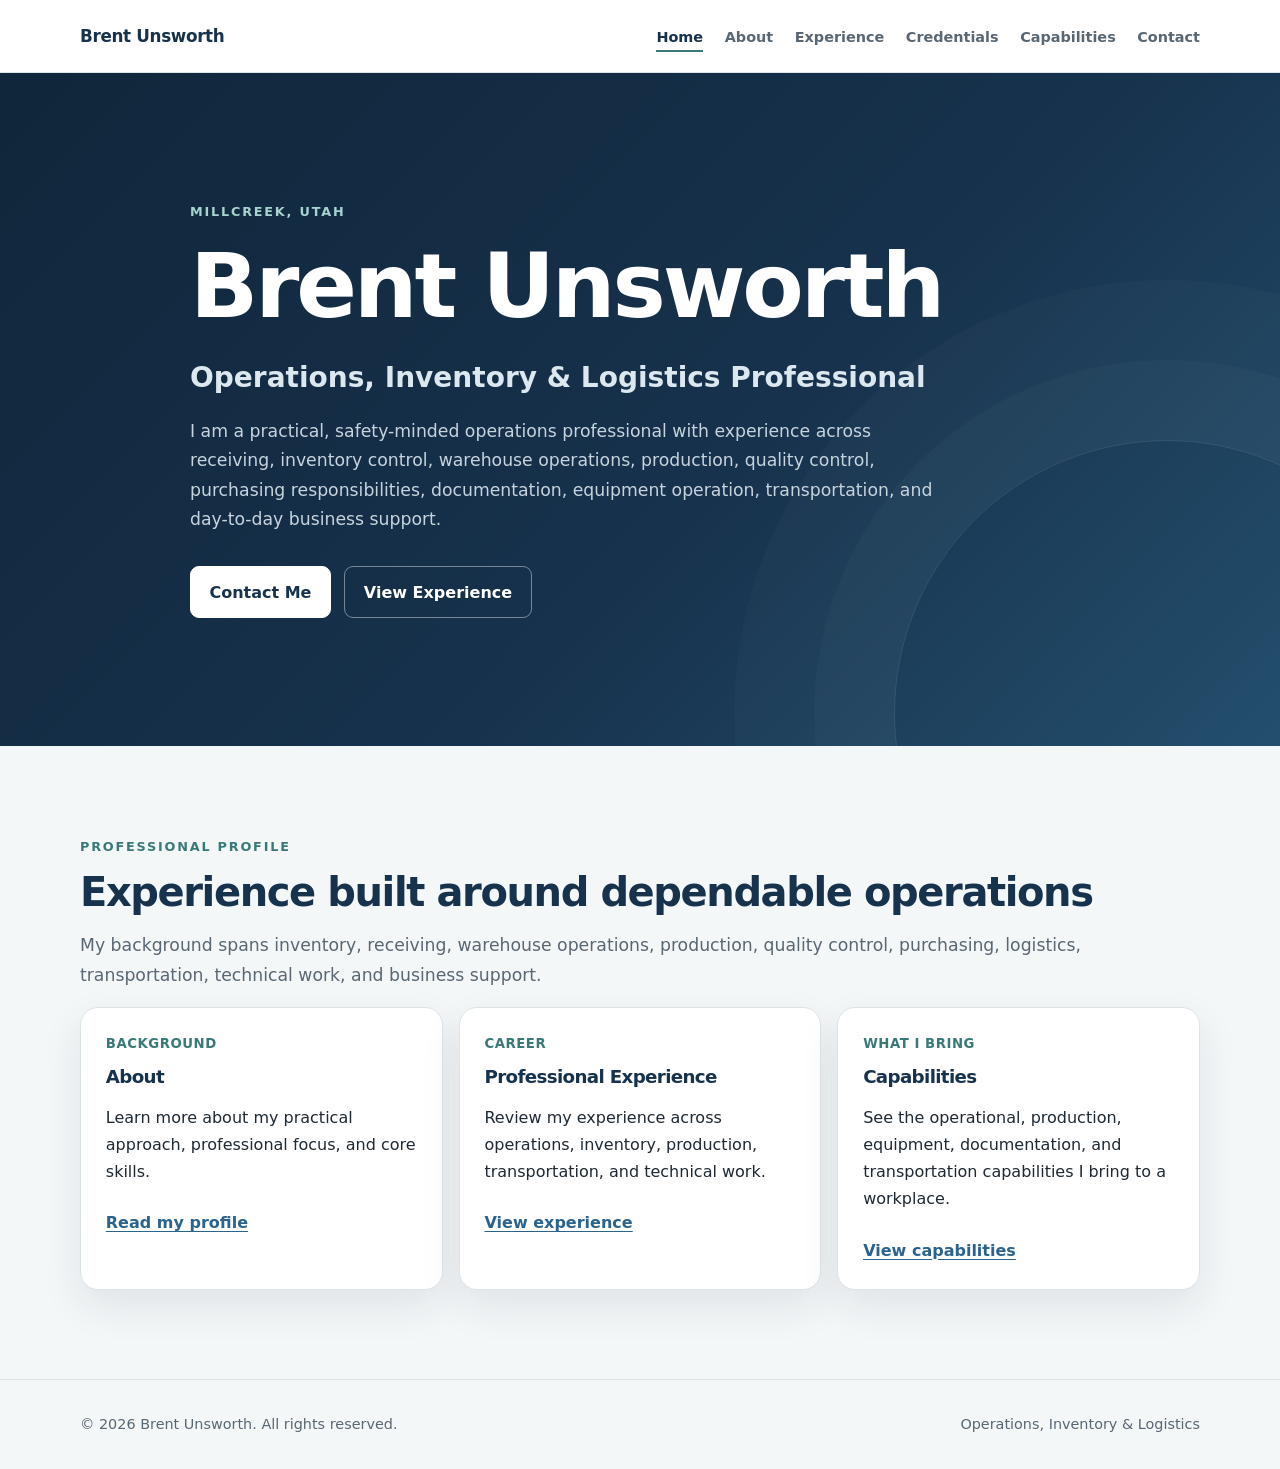
==== commit a7554423: "Broaden homepage professional positioning" ====
--- a/index.html
+++ b/index.html
@@ -3,9 +3,9 @@
 <head>
   <meta charset="utf-8">
   <meta name="viewport" content="width=device-width, initial-scale=1">
-  <meta name="description" content="Brent Unsworth is a Utah-based operations, logistics, and transportation professional with experience in warehouse operations, inventory control, receiving, commercial driving, and business support.">
+  <meta name="description" content="Brent Unsworth is a Utah-based operations, inventory, and logistics professional with experience in receiving, warehouse operations, production, quality control, purchasing support, documentation, equipment operation, and commercial transportation.">
   <meta name="theme-color" content="#17324d">
-  <title>Brent Unsworth | Operations, Logistics &amp; Transportation Professional</title>
+  <title>Brent Unsworth | Operations, Inventory &amp; Logistics Professional</title>
   <link rel="stylesheet" href="styles.css">
 </head>
 <body>
@@ -19,7 +19,7 @@
           <li><a href="about.html">About</a></li>
           <li><a href="experience.html">Experience</a></li>
           <li><a href="credentials.html">Credentials</a></li>
-          <li><a href="projects.html">Projects</a></li>
+          <li><a href="projects.html">Capabilities</a></li>
           <li><a href="contact.html">Contact</a></li>
         </ul>
       </nav>
@@ -30,8 +30,8 @@
     <div class="container hero-inner">
       <p class="eyebrow">Millcreek, Utah</p>
       <h1>Brent Unsworth</h1>
-      <p class="hero-title">Operations, Logistics &amp; Transportation Professional</p>
-      <p class="hero-summary">I am a safety-minded, practical professional with experience across transportation, warehouse operations, receiving, inventory control, equipment operation, documentation, and day-to-day business workflows.</p>
+      <p class="hero-title">Operations, Inventory &amp; Logistics Professional</p>
+      <p class="hero-summary">I am a practical, safety-minded operations professional with experience across receiving, inventory control, warehouse operations, production, quality control, purchasing responsibilities, documentation, equipment operation, transportation, and day-to-day business support.</p>
       <div class="actions">
         <a class="button button-primary" href="contact.html">Contact Me</a>
         <a class="button" href="experience.html">View Experience</a>
@@ -43,7 +43,7 @@
     <section aria-labelledby="explore-heading">
       <p class="section-label">Professional Profile</p>
       <h2 id="explore-heading">Experience built around dependable operations</h2>
-      <p class="lead">My background spans logistics, inventory, production, transportation, and business support. Explore the sections below for a concise view of my qualifications.</p>
+      <p class="lead">My background spans inventory, receiving, warehouse operations, production, quality control, purchasing, logistics, transportation, technical work, and business support.</p>
       <div class="card-grid card-grid-three">
         <article class="card">
           <p class="card-meta">Background</p>
@@ -54,14 +54,14 @@
         <article class="card">
           <p class="card-meta">Career</p>
           <h3>Professional Experience</h3>
-          <p>Review my experience in operations, production, transportation, and logistics.</p>
+          <p>Review my experience across operations, inventory, production, transportation, and technical work.</p>
           <a class="card-link" href="experience.html">View experience</a>
         </article>
         <article class="card">
-          <p class="card-meta">Qualifications</p>
-          <h3>Credentials &amp; Training</h3>
-          <p>See my commercial driving credentials and CDL Class A training.</p>
-          <a class="card-link" href="credentials.html">View credentials</a>
+          <p class="card-meta">What I Bring</p>
+          <h3>Capabilities</h3>
+          <p>See the operational, production, equipment, documentation, and transportation capabilities I bring to a workplace.</p>
+          <a class="card-link" href="projects.html">View capabilities</a>
         </article>
       </div>
     </section>
@@ -70,7 +70,7 @@
   <footer>
     <div class="container">
       <span>&copy; 2026 Brent Unsworth. All rights reserved.</span>
-      <span>Operations, Logistics &amp; Transportation</span>
+      <span>Operations, Inventory &amp; Logistics</span>
     </div>
   </footer>
 </body>
